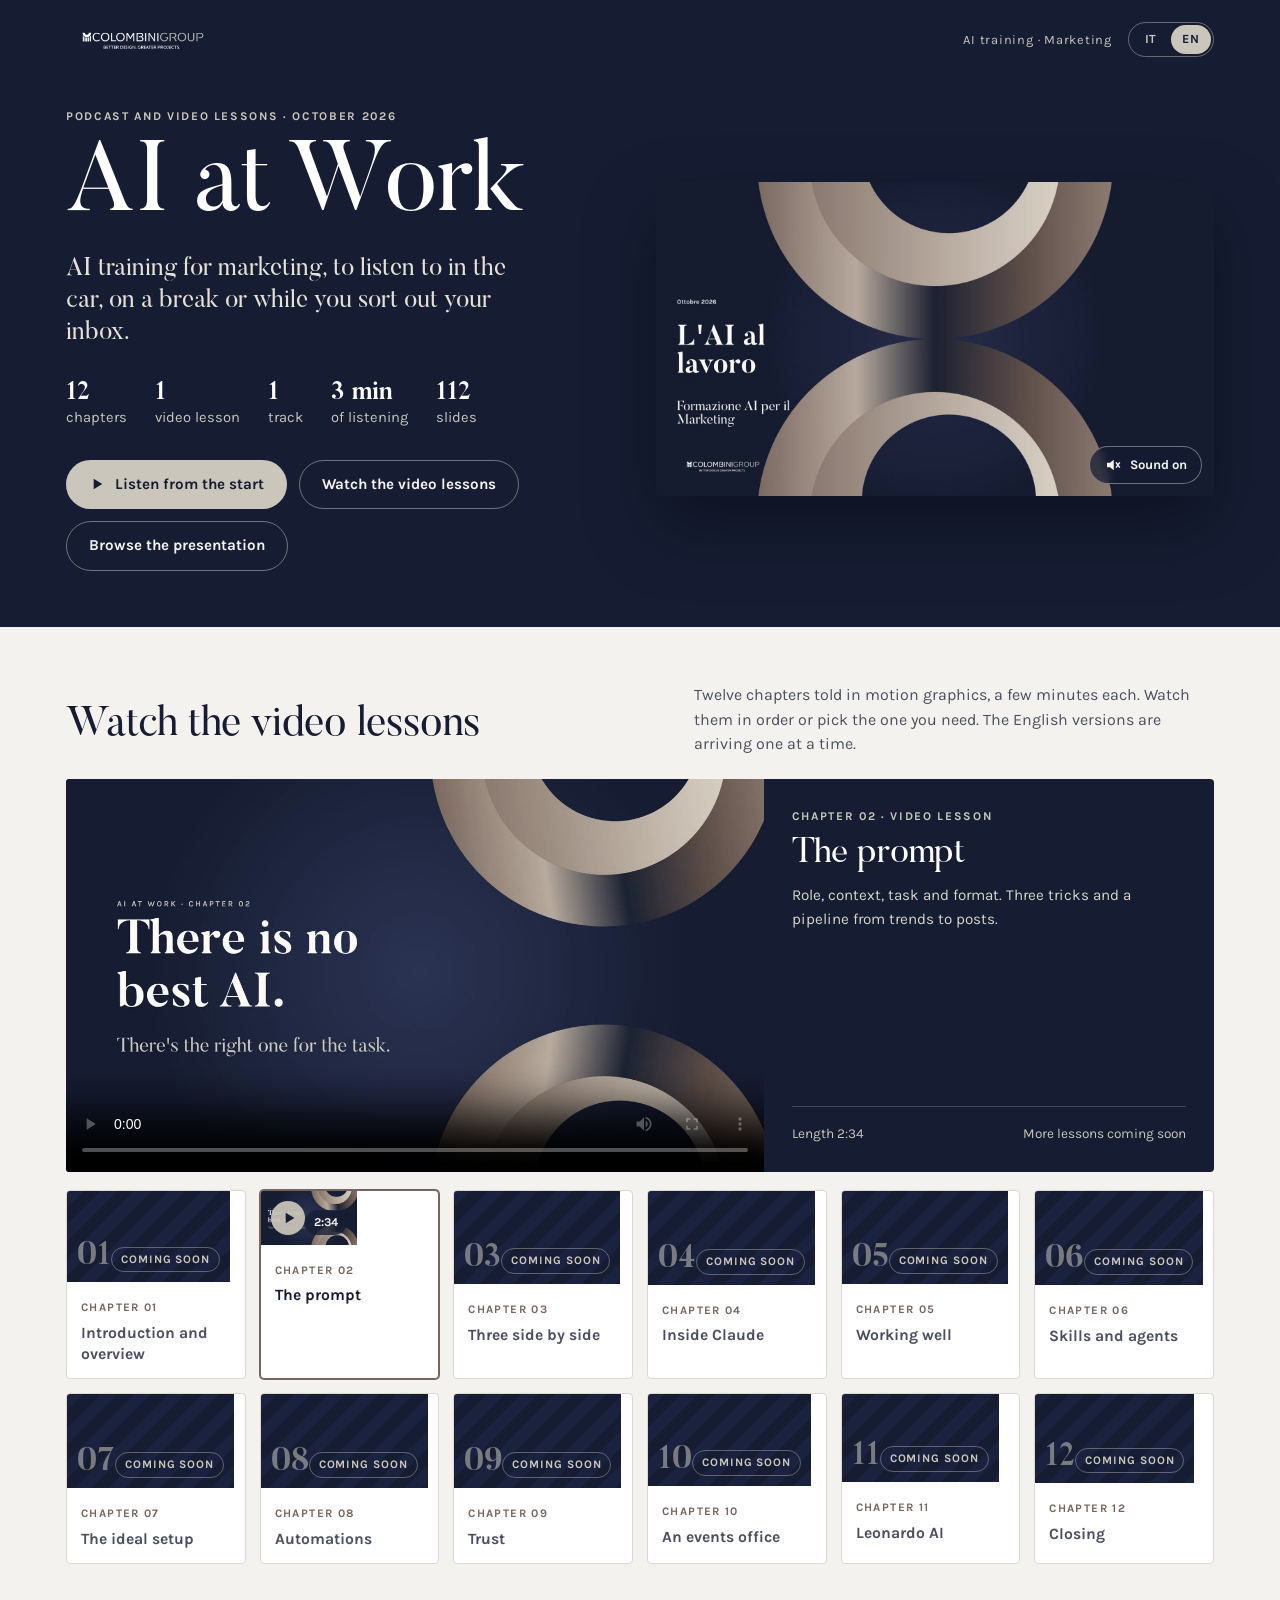
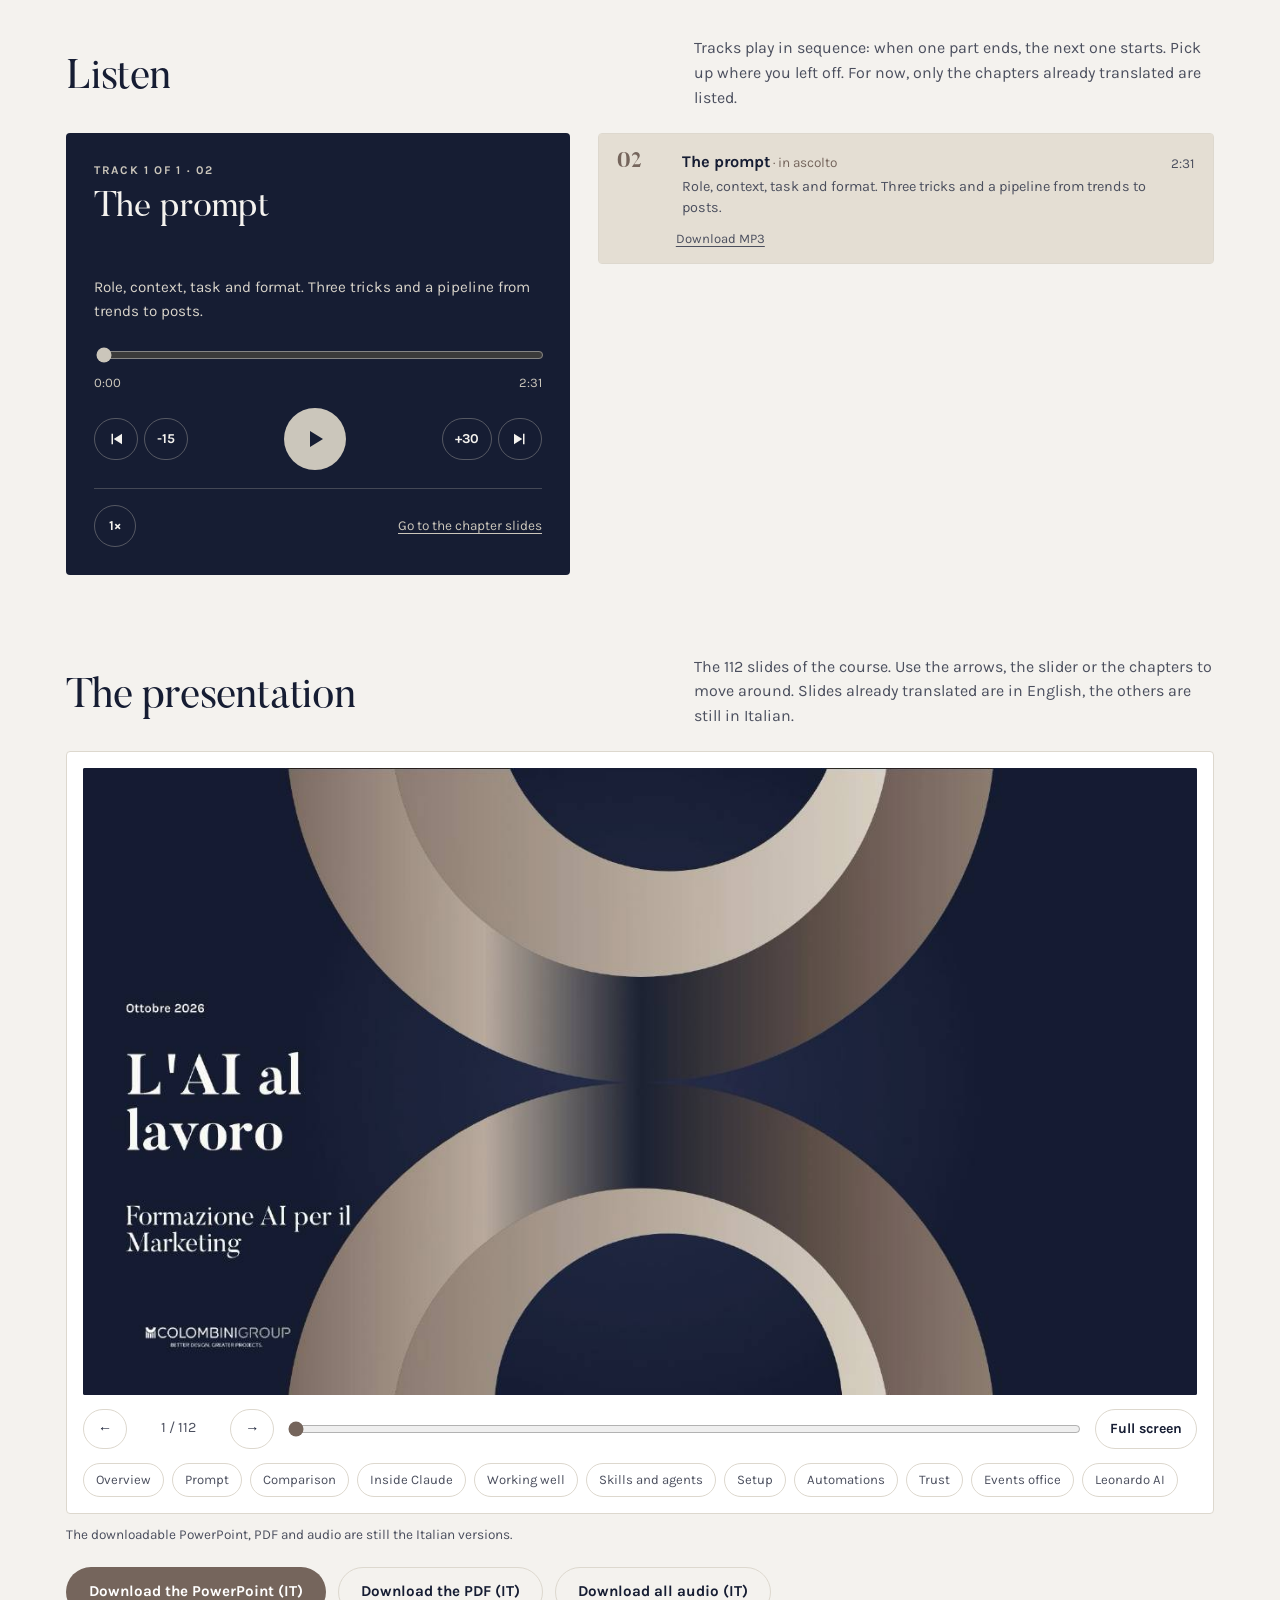
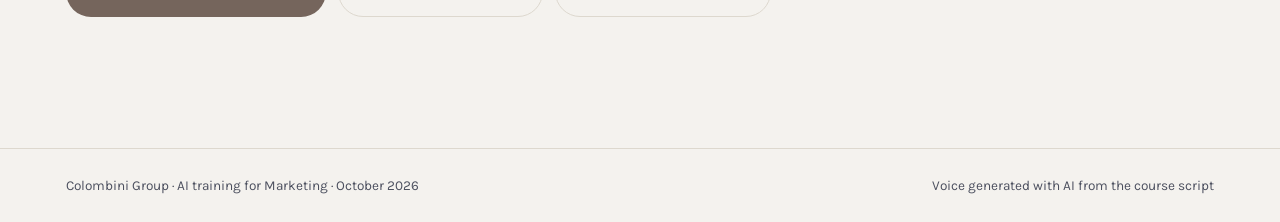
==== en.html @ 0d4dcca5 "Pilota inglese: selettore IT/EN, capitolo 02 in inglese (audio, video, slide) Co-Authored-By: Claude" ====
<!doctype html><html lang="en"><head><meta charset="utf-8"><meta name="viewport" content="width=device-width,initial-scale=1,viewport-fit=cover"><style>:root{padding-top:env(safe-area-inset-top,0px);padding-bottom:env(safe-area-inset-bottom,0px)}body{margin:0}img{max-width:100%}[hidden]{display:none!important}</style></head><body><title>AI at Work · Podcast</title>
<meta name="claude:viewport-fit-sides" content="cover">
<style>
@font-face{font-family:"Butler";font-weight:400;font-style:normal;font-display:swap;src:url([data-uri]) format("woff")}
@font-face{font-family:"Butler";font-weight:700;font-style:normal;font-display:swap;src:url([data-uri]) format("woff")}
@font-face{font-family:"Karla";font-weight:400;font-style:normal;font-display:swap;src:url([data-uri]) format("woff")}
@font-face{font-family:"Karla";font-weight:500;font-style:normal;font-display:swap;src:url([data-uri]) format("woff")}
@font-face{font-family:"Karla";font-weight:700;font-style:normal;font-display:swap;src:url([data-uri]) format("woff")}

/* Layout: banda blu notte con archi (come la copertina del deck), poi lettore + scaletta su due colonne, poi la presentazione sfogliabile. */
:root{
  --navy:#161D33; --navy-2:#20294A; --greige:#CBC6BB; --tort:#75655C; --sand:#F4F2EE; --paper:#FFFFFF;
  --bg:var(--sand); --surface:var(--paper); --ink:#161D33; --ink-soft:#4B4F5E; --line:#DDD8CE; --accent:#75655C; --accent-ink:#FFFFFF;
  --row-hover:#ECE8E0; --row-active:#E4DED3;
  --f-display:"Butler","Bodoni Moda","Didot","Georgia",serif;
  --f-text:"Karla","Helvetica Neue","Arial",sans-serif;
}
@media (prefers-color-scheme:dark){:root:not([data-theme="light"]){
  --bg:#0F1426; --surface:#161D33; --ink:#EEEAE2; --ink-soft:#B7B1A6; --line:#2C3555; --accent:#CBC6BB; --accent-ink:#161D33;
  --row-hover:#1D2542; --row-active:#252E50; color-scheme:dark}}
:root[data-theme="dark"]{
  --bg:#0F1426; --surface:#161D33; --ink:#EEEAE2; --ink-soft:#B7B1A6; --line:#2C3555; --accent:#CBC6BB; --accent-ink:#161D33;
  --row-hover:#1D2542; --row-active:#252E50; color-scheme:dark}
*{box-sizing:border-box}
body{background:var(--bg);color:var(--ink);font-family:var(--f-text);font-size:16px;line-height:1.55;margin:0}
.wrap{max-width:1180px;margin:0 auto;padding-left:max(16px,env(safe-area-inset-left,0px));padding-right:max(16px,env(safe-area-inset-right,0px))}
h1,h2,h3{font-family:var(--f-display);font-weight:400;text-wrap:balance;margin:0;letter-spacing:-.005em}
button{font:inherit;color:inherit;cursor:pointer}
button:focus-visible,a:focus-visible,input:focus-visible{outline:2px solid var(--accent);outline-offset:2px}
.eyebrow{font-size:.74rem;letter-spacing:.14em;text-transform:uppercase;font-weight:700}

/* banda */
.band{background:#161D33;color:#F4F2EE;position:relative;overflow:hidden}
.band .wrap{position:relative;z-index:1}
.topbar{display:flex;justify-content:space-between;align-items:center;gap:16px;padding-block:22px}
.topbar img{height:26px;width:auto}
.topbar span{font-size:.8rem;color:#CBC6BB;letter-spacing:.06em}
.tb-r{display:flex;align-items:center;gap:16px}
.langs{display:flex;border:1px solid rgba(203,198,187,.45);border-radius:999px;padding:2px}
.langs .lg{font-size:.78rem;font-weight:700;letter-spacing:.08em;color:#CBC6BB;text-decoration:none;padding:5px 11px;border-radius:999px;min-width:40px;text-align:center}
.langs .lg[aria-current="true"]{background:#CBC6BB;color:#161D33}
.langs .lg:not([aria-current="true"]):hover{color:#FFFFFF}
.langs .lg:focus-visible{outline:2px solid #CBC6BB;outline-offset:2px}
@media (max-width:560px){.tb-r>span{display:none}}
.hero{display:grid;grid-template-columns:minmax(0,1fr) minmax(0,1fr);gap:32px;align-items:center;padding-block:28px 56px}
.hero .eyebrow{color:#CBC6BB}
.hero h1{font-size:clamp(3rem,8vw,6.2rem);line-height:.95;margin-top:14px;color:#FFFFFF}
.hero p.lede{font-family:var(--f-display);font-size:clamp(1.2rem,2.4vw,1.55rem);line-height:1.3;color:#E6E1D8;max-width:30ch;margin:20px 0 0}
.facts{display:flex;flex-wrap:wrap;gap:10px 28px;margin-top:28px;font-size:.92rem;color:#CBC6BB}
.facts b{display:block;font-family:var(--f-display);font-weight:700;font-size:1.6rem;color:#FFFFFF;line-height:1.1}
.hero .cta{margin-top:30px;display:flex;flex-wrap:wrap;gap:12px}
.btn{display:inline-flex;align-items:center;gap:10px;border-radius:999px;padding:12px 22px;font-weight:700;font-size:.95rem;border:1px solid transparent;text-decoration:none}
.btn-light{background:#CBC6BB;color:#161D33}
.btn-light:hover{background:#E4DFD6}
.btn-ghost{background:transparent;color:#F4F2EE;border-color:rgba(203,198,187,.5)}
.btn-ghost:hover{border-color:#CBC6BB}
.herovid{position:relative;justify-self:end;width:100%;max-width:640px;aspect-ratio:16/9;border-radius:4px;overflow:hidden;background:#0F1426 center/cover no-repeat;box-shadow:0 30px 70px rgba(0,0,0,.35)}
.herovid video{width:100%;height:100%;object-fit:cover;display:block}
.vidsound{position:absolute;right:12px;bottom:12px;display:inline-flex;align-items:center;gap:8px;border:1px solid rgba(203,198,187,.5);background:rgba(22,29,51,.72);color:#F4F2EE;border-radius:999px;padding:8px 14px;font-size:.82rem;font-weight:700;backdrop-filter:blur(4px)}
.vidsound svg{width:18px;height:18px;fill:currentColor}
.vidsound:hover{border-color:#CBC6BB}

/* sezione ascolto */
main{padding-block:56px 24px}
.sec-head{display:flex;justify-content:space-between;align-items:end;gap:16px;flex-wrap:wrap;margin-bottom:22px}
.sec-head h2{font-size:clamp(1.9rem,3.6vw,2.6rem)}
.sec-head p{margin:0;color:var(--ink-soft);max-width:52ch}
.listen{display:grid;grid-template-columns:minmax(0,.9fr) minmax(0,1.1fr);gap:28px;align-items:start}
.player{position:sticky;top:calc(env(safe-area-inset-top,0px) + 16px);background:#161D33;color:#F4F2EE;padding:28px;border-radius:4px}
.player .now{font-size:.74rem;letter-spacing:.14em;text-transform:uppercase;color:#CBC6BB;font-weight:700}
.player .ttl{font-family:var(--f-display);font-size:clamp(1.6rem,3vw,2.2rem);line-height:1.1;margin-top:10px;min-height:2.2em}
.player .dsc{color:#D9D4CA;font-size:.95rem;margin-top:10px;min-height:3em}
.seek{margin-top:22px}
.seek input{width:100%;accent-color:#CBC6BB}
.times{display:flex;justify-content:space-between;font-size:.82rem;color:#CBC6BB;font-variant-numeric:tabular-nums;margin-top:2px}
.ctrls{display:flex;align-items:center;justify-content:space-between;gap:8px;margin-top:14px;flex-wrap:wrap}
.ctrls .grp{display:flex;align-items:center;gap:6px}
.ic{background:transparent;border:1px solid rgba(203,198,187,.35);color:#F4F2EE;border-radius:999px;height:42px;min-width:42px;padding:0 12px;display:inline-flex;align-items:center;justify-content:center;font-size:.85rem;font-weight:700}
.ic:hover{border-color:#CBC6BB}
.ic svg{width:18px;height:18px;fill:currentColor}
.play{background:#CBC6BB;color:#161D33;border:none;width:62px;height:62px;border-radius:50%}
.play svg{width:24px;height:24px}
.play:hover{background:#E4DFD6}
.player .side{display:flex;justify-content:space-between;align-items:center;gap:10px;margin-top:18px;padding-top:16px;border-top:1px solid rgba(203,198,187,.25);font-size:.85rem;color:#CBC6BB;flex-wrap:wrap}
.linkbtn{background:none;border:none;padding:0;text-decoration:underline;text-underline-offset:3px;color:inherit;font-size:inherit}

.tracks{list-style:none;margin:0;padding:0;background:var(--surface);border:1px solid var(--line);border-radius:4px}
.tracks li+li{border-top:1px solid var(--line)}
.trk{display:grid;grid-template-columns:3.2rem minmax(0,1fr) auto;gap:14px;align-items:start;width:100%;text-align:left;background:transparent;border:none;padding:16px 18px}
.tracks li:hover{background:var(--row-hover)}
.tracks li.on{background:var(--row-active)}
.trk{border-radius:0}
.trk .n{font-family:var(--f-display);font-weight:700;font-size:1.35rem;color:var(--accent);font-variant-numeric:tabular-nums;line-height:1.2}
.trk .t{font-weight:700;font-size:1.02rem;line-height:1.3}
.trk .d{color:var(--ink-soft);font-size:.9rem;margin-top:3px;line-height:1.45}
.trk .r{font-size:.85rem;color:var(--ink-soft);font-variant-numeric:tabular-nums;white-space:nowrap;padding-top:3px}
.trk[aria-current="true"] .t::after{content:" · in ascolto";font-weight:400;color:var(--accent);font-size:.85rem}
.row-tools{display:flex;gap:14px;padding:0 18px 14px 4.8rem;font-size:.82rem;color:var(--ink-soft);margin-top:-6px}
.row-tools button{background:none;border:none;padding:0;color:inherit;text-decoration:underline;text-underline-offset:3px}

/* presentazione */
.deck{margin-top:72px;padding-block:8px 24px}
.viewer{background:var(--surface);border:1px solid var(--line);border-radius:4px;padding:16px}
.stage{position:relative;aspect-ratio:16/9;max-width:100%;background:#161D33;border-radius:2px;overflow:hidden}
.stage img{width:100%;height:100%;object-fit:contain;display:block}
.nav-hit{position:absolute;top:0;bottom:0;width:22%;background:transparent;border:none}
.nav-hit.prev{left:0}.nav-hit.next{right:0}
.vbar{display:flex;align-items:center;gap:12px;margin-top:14px;flex-wrap:wrap}
.vbar input[type=range]{flex:1 1 220px;min-width:0;accent-color:var(--accent)}
.vbtn{background:transparent;border:1px solid var(--line);border-radius:999px;height:40px;min-width:40px;padding:0 14px;font-weight:700;font-size:.88rem;color:var(--ink);display:inline-flex;align-items:center;gap:8px}
.vbtn:hover{border-color:var(--accent)}
.count{font-variant-numeric:tabular-nums;font-size:.9rem;color:var(--ink-soft);min-width:5.5em;text-align:center}
.chapters{display:flex;gap:8px;flex-wrap:wrap;margin-top:14px}
.chip{border:1px solid var(--line);background:transparent;border-radius:999px;padding:6px 12px;font-size:.82rem;color:var(--ink-soft)}
.chip:hover,.chip[aria-pressed="true"]{border-color:var(--accent);color:var(--ink)}
.dl{display:flex;flex-wrap:wrap;gap:12px;margin-top:22px;align-items:center}
.btn-solid{background:var(--accent);color:var(--accent-ink)}
.btn-solid:hover{filter:brightness(1.08)}
.btn-line{background:transparent;color:var(--ink);border-color:var(--line)}
.btn-line:hover{border-color:var(--accent)}
.note{font-size:.85rem;color:var(--ink-soft);margin:10px 0 0}
.msg{font-size:.88rem;color:var(--accent);min-height:1.4em;margin:8px 0 0}


/* videolezioni */
.watch{margin-bottom:72px}
.vstage{display:grid;grid-template-columns:minmax(0,1.55fr) minmax(0,1fr);gap:0;background:#161D33;color:#F4F2EE;border-radius:4px;overflow:hidden}
.vscreen{position:relative;aspect-ratio:16/9;background:#0F1426}
.vscreen video{width:100%;height:100%;display:block;background:#0F1426}
.vinfo{padding:28px;display:flex;flex-direction:column;gap:10px}
.vinfo .now{font-size:.74rem;letter-spacing:.14em;text-transform:uppercase;color:#CBC6BB;font-weight:700}
.vinfo h3{font-size:clamp(1.6rem,3vw,2.2rem);line-height:1.1;color:#FFFFFF}
.vinfo p{margin:0;color:#D9D4CA;font-size:.95rem}
.vinfo .vmeta{margin-top:auto;padding-top:16px;border-top:1px solid rgba(203,198,187,.25);font-size:.85rem;color:#CBC6BB;display:flex;justify-content:space-between;gap:10px;flex-wrap:wrap}
.vcards{list-style:none;margin:18px 0 0;padding:0;display:grid;grid-template-columns:repeat(auto-fill,minmax(150px,1fr));gap:14px}
.vcard{width:100%;text-align:left;background:var(--surface);border:1px solid var(--line);border-radius:4px;padding:0;overflow:hidden;display:flex;flex-direction:column;height:100%}
.vcard:not(:disabled):hover{border-color:var(--accent)}
.vcard[aria-current="true"]{border-color:var(--accent);box-shadow:0 0 0 1px var(--accent)}
.vthumb{position:relative;aspect-ratio:16/9;background:#161D33 center/cover no-repeat;display:flex;align-items:flex-end;justify-content:space-between;padding:10px}
.vthumb .num{font-family:var(--f-display);font-weight:700;font-size:2rem;line-height:1;color:rgba(203,198,187,.55)}
.vthumb .dur{font-size:.75rem;font-weight:700;background:rgba(22,29,51,.8);color:#F4F2EE;border-radius:999px;padding:3px 9px;font-variant-numeric:tabular-nums}
.vthumb .pl{width:34px;height:34px;flex:none;border-radius:50%;background:rgba(203,198,187,.92);display:flex;align-items:center;justify-content:center}
.vthumb .pl svg{width:16px;height:16px;fill:#161D33;margin-left:2px}
.vcard .vtx{padding:12px 14px 14px}
.vcard .vk{font-size:.72rem;letter-spacing:.12em;text-transform:uppercase;font-weight:700;color:var(--accent)}
.vcard .vt{display:block;font-weight:700;font-size:.98rem;line-height:1.3;margin-top:4px}
.vcard .vp{display:block;font-size:.8rem;color:var(--ink-soft);margin-top:2px}
.vcard:disabled{cursor:default}
.vcard:disabled .vt{color:var(--ink-soft)}
.vcard:disabled .vthumb{background:repeating-linear-gradient(135deg,#1A2240 0 12px,#161D33 12px 24px)}
.soon{font-size:.72rem;font-weight:700;letter-spacing:.08em;text-transform:uppercase;border:1px solid rgba(203,198,187,.4);color:#CBC6BB;border-radius:999px;padding:3px 9px}
@media (max-width:860px){.vstage{grid-template-columns:1fr}}
@media (min-width:1000px){.vcards{grid-template-columns:repeat(6,minmax(0,1fr))}}
footer{border-top:1px solid var(--line);margin-top:56px}
footer .wrap{display:flex;justify-content:space-between;gap:16px;flex-wrap:wrap;padding-block:26px;font-size:.85rem;color:var(--ink-soft)}

@media (max-width:860px){
  .hero{grid-template-columns:1fr;padding-block:12px 40px}
  .herovid{justify-self:stretch;max-width:none}
  .listen{grid-template-columns:1fr}
  .player{position:static}
}
@media (max-width:520px){
  .trk{grid-template-columns:2.4rem minmax(0,1fr);gap:10px;padding:14px}
  .trk .r{grid-column:2;padding-top:0}
  .row-tools{padding-left:3.7rem}
  .player{padding:22px}
}
@media (prefers-reduced-motion:reduce){*{transition:none!important;animation:none!important}}
</style>

<div class="band">
  <div class="wrap">
    <div class="topbar">
      <img src="[data-uri]" alt="Colombini Group">
      <div class="tb-r"><span>AI training · Marketing</span><nav class="langs" aria-label="Language"><a href="index.html" class="lg" lang="it">IT</a><a href="en.html" class="lg" aria-current="true" lang="en">EN</a></nav></div>
    </div>
    <div class="hero">
      <div>
        <div class="eyebrow">Podcast and video lessons · October 2026</div>
        <h1>AI at Work</h1>
        <p class="lede">AI training for marketing, to listen to in the car, on a break or while you sort out your inbox.</p>
        <div class="facts">
          <div><b>12</b>chapters</div>
          <div><b id="vidcount">2</b>video lessons</div>
          <div><b>1</b>track</div>
          <div><b id="totdur">45 min</b>of listening</div>
          <div><b>112</b>slides</div>
        </div>
        <div class="cta">
          <button class="btn btn-light" id="startBtn" type="button">
            <svg width="16" height="16" viewBox="0 0 24 24" aria-hidden="true"><path d="M7 4v16l13-8z" fill="currentColor"/></svg>
            <span id="startLbl">Listen from the start</span>
          </button>
          <a class="btn btn-ghost" href="#videolezioni">Watch the video lessons</a>
          <a class="btn btn-ghost" href="#presentazione">Browse the presentation</a>
        </div>
      </div>
      <div class="herovid">
        <video id="heroVid" muted loop playsinline preload="auto" aria-label="Course intro video"></video>
        <button class="vidsound" id="vidSound" type="button" aria-pressed="false">
          <svg viewBox="0 0 24 24" aria-hidden="true"><path d="M4 9v6h4l5 4V5L8 9H4z"/><path id="sndWave" d="M16 8.5l5 7M21 8.5l-5 7" stroke="currentColor" stroke-width="2" fill="none"/></svg>
          <span id="vidSoundLbl">Sound on</span>
        </button>
      </div>
    </div>
  </div>
</div>

<main class="wrap">
  <section class="watch" id="videolezioni" aria-labelledby="h-guarda">
    <div class="sec-head">
      <h2 id="h-guarda">Watch the video lessons</h2>
      <p>Twelve chapters told in motion graphics, a few minutes each. Watch them in order or pick the one you need. The English versions are arriving one at a time.</p>
    </div>
    <div class="vstage">
      <div class="vscreen"><video id="lezVid" controls playsinline preload="metadata" aria-label="Video lesson"></video></div>
      <div class="vinfo">
        <div class="now" id="vNow">Chapter 02</div>
        <h3 id="vTitle"></h3>
        <p id="vDesc"></p>
        <div class="vmeta"><span id="vDur"></span><span id="vNext"></span></div>
      </div>
    </div>
    <ol class="vcards" id="vcards"></ol>
  </section>
  <section aria-labelledby="h-ascolta">
    <div class="sec-head">
      <h2 id="h-ascolta">Listen</h2>
      <p>Tracks play in sequence: when one part ends, the next one starts. Pick up where you left off. For now, only the chapters already translated are listed.</p>
    </div>
    <div class="listen">
      <div class="player" aria-label="Player">
        <div class="now" id="pNow">Track 1</div>
        <div class="ttl" id="pTitle">Introduzione e panorama</div>
        <div class="dsc" id="pDesc"></div>
        <div class="seek">
          <label for="seek" class="eyebrow" style="position:absolute;left:-9999px">Position</label>
          <input id="seek" type="range" min="0" max="1000" value="0">
          <div class="times"><span id="tCur">0:00</span><span id="tDur">0:00</span></div>
        </div>
        <div class="ctrls">
          <div class="grp">
            <button class="ic" id="bPrev" type="button" aria-label="Previous track"><svg viewBox="0 0 24 24"><path d="M6 5h2v14H6zM20 5v14L9 12z"/></svg></button>
            <button class="ic" id="bBack" type="button" aria-label="Back 15 seconds">-15</button>
          </div>
          <button class="ic play" id="bPlay" type="button" aria-label="Play"><svg viewBox="0 0 24 24" id="playIcon"><path d="M7 4v16l13-8z"/></svg></button>
          <div class="grp">
            <button class="ic" id="bFwd" type="button" aria-label="Forward 30 seconds">+30</button>
            <button class="ic" id="bNext" type="button" aria-label="Next track"><svg viewBox="0 0 24 24"><path d="M16 5h2v14h-2zM4 5v14l11-7z"/></svg></button>
          </div>
        </div>
        <div class="side">
          <button class="ic" id="bSpeed" type="button" aria-label="Playback speed">1×</button>
          <button class="linkbtn" id="bSlides" type="button">Go to the chapter slides</button>
        </div>
        <audio id="audio" preload="metadata"></audio>
      </div>
      <ol class="tracks" id="tracks"></ol>
    </div>
  </section>

  <section class="deck" id="presentazione" aria-labelledby="h-deck">
    <div class="sec-head">
      <h2 id="h-deck">The presentation</h2>
      <p>The 112 slides of the course. Use the arrows, the slider or the chapters to move around. Slides already translated are in English, the others are still in Italian.</p>
    </div>
    <div class="viewer">
      <div class="stage">
        <img id="slideImg" alt="Slide 1 of 112">
        <button class="nav-hit prev" id="hitPrev" type="button" aria-label="Previous slide"></button>
        <button class="nav-hit next" id="hitNext" type="button" aria-label="Next slide"></button>
      </div>
      <div class="vbar">
        <button class="vbtn" id="sPrev" type="button" aria-label="Previous slide">←</button>
        <span class="count" id="sCount">1 / 112</span>
        <button class="vbtn" id="sNext" type="button" aria-label="Next slide">→</button>
        <label for="sRange" style="position:absolute;left:-9999px">Scroll through the slides</label>
        <input type="range" id="sRange" min="1" max="112" value="1">
        <button class="vbtn" id="sFull" type="button">Full screen</button>
      </div>
      <div class="chapters" id="chips"></div>
    </div>
    <p class="note">The downloadable PowerPoint, PDF and audio are still the Italian versions.</p>
    <div class="dl" id="dlRow">
      <button class="btn btn-solid" type="button" data-dl="pptx">Download the PowerPoint (IT)</button>
      <button class="btn btn-line" type="button" data-dl="pdf" id="dlPdf">Download the PDF (IT)</button>
      <button class="btn btn-line" type="button" data-dl="all" id="dlAudio" hidden>Download all audio (IT)</button>
    </div>
    <p class="note" id="pptNote" hidden>The original PowerPoint can be downloaded from the version shared on OneDrive. Here you'll find the PDF with the same 112 slides.</p>
    <p class="msg" id="dlMsg" role="status"></p>
  </section>
</main>

<footer>
  <div class="wrap">
    <span>Colombini Group · AI training for Marketing · October 2026</span>
    <span>Voice generated with AI from the course script</span>
  </div>
</footer>


<script>
(function(){
const MODE = "site"; // artifact | site | single
const TRACKS = [
 {n:"02",t:"The prompt",d:"Role, context, task and format. Three tricks and a pipeline from trends to posts.",s:16}
];
const DUR = [151];
const SLIDES = 112;
const CHAPTERS = [["Overview", 6], ["Prompt", 16], ["Comparison", 21], ["Inside Claude", 26], ["Working well", 42], ["Skills and agents", 53], ["Setup", 70], ["Automations", 75], ["Trust", 86], ["Events office", 90], ["Leonardo AI", 101]];
const FILES = {pptx:["files/L-AI-al-lavoro_presentazione.pptx","L'AI al lavoro - presentazione.pptx"], pdf:["files/L-AI-al-lavoro_presentazione.pdf","L'AI al lavoro - presentazione.pdf"]};

/* risoluzione delle risorse: percorso relativo, oppure blob dal file unico */
const blobCache = {};
function src(path){
  if(MODE!=="single") return path;
  if(blobCache[path]) return blobCache[path];
  const el = document.querySelector('script[data-asset="'+path+'"]');
  if(!el) return "";
  const bin = atob(el.textContent.trim()); const len = bin.length; const u = new Uint8Array(len);
  for(let i=0;i<len;i++) u[i]=bin.charCodeAt(i);
  const url = URL.createObjectURL(new Blob([u],{type:el.dataset.mime}));
  blobCache[path]=url; return url;
}
function has(path){ if(MODE==="artifact" && path.endsWith(".pptx")) return false; return MODE!=="single" || !!document.querySelector('script[data-asset="'+path+'"]'); }
const fmt = s => { s=Math.max(0,Math.floor(s||0)); return Math.floor(s/60)+":"+String(s%60).padStart(2,"0"); };
const $ = id => document.getElementById(id);
const store = { get(k){try{return JSON.parse(localStorage.getItem(k))}catch(e){return null}}, set(k,v){try{localStorage.setItem(k,JSON.stringify(v))}catch(e){}} };

const total = DUR.reduce((a,b)=>a+b,0);
$("totdur").textContent = Math.round(total/60)+" min";

/* scaletta */
const list = $("tracks");
TRACKS.forEach((tr,i)=>{
  const li = document.createElement("li");
  const b = document.createElement("button"); b.type="button"; b.className="trk"; b.dataset.i=i;
  b.innerHTML = '<span class="n"></span><span><span class="t"></span><span class="d" style="display:block"></span></span><span class="r"></span>';
  b.querySelector(".n").textContent = tr.n; b.querySelector(".t").textContent = tr.t; b.querySelector(".d").textContent = tr.d; b.querySelector(".r").textContent = fmt(DUR[i]);
  b.addEventListener("click",()=>{ if(i===cur && !audio.paused){audio.pause();} else {load(i,0,true);} });
  li.appendChild(b);
  if(MODE!=="artifact"){
    const tools = document.createElement("div"); tools.className="row-tools";
    const d = document.createElement("button"); d.type="button"; d.textContent="Download MP3";
    d.addEventListener("click",()=>saveFile("audio_en/"+tr.n+".mp3","AI at Work "+tr.n+" "+tr.t+".mp3"));
    tools.appendChild(d); li.appendChild(tools);
  }
  list.appendChild(li);
});

/* lettore */
const audio = $("audio");
let cur = 0, speedIdx = 0; const SPEEDS=[1,1.25,1.5,0.9];
function paint(){
  const tr = TRACKS[cur];
  $("pNow").textContent = "Track "+(cur+1)+" of "+TRACKS.length+" · "+tr.n;
  $("pTitle").textContent = tr.t; $("pDesc").textContent = tr.d;
  list.querySelectorAll(".trk").forEach(b=>{const on=+b.dataset.i===cur; b.setAttribute("aria-current", String(on)); b.parentNode.classList.toggle("on",on);});
}
function load(i,t,play){
  cur = i; audio.src = src("audio_en/"+TRACKS[i].n+".mp3"); audio.playbackRate = SPEEDS[speedIdx];
  paint();
  const go = ()=>{ if(t) { try{audio.currentTime=t}catch(e){} } if(play) audio.play().catch(()=>{}); };
  if(audio.readyState>=1) go(); else audio.addEventListener("loadedmetadata",go,{once:true});
}
function setIcon(){ $("playIcon").innerHTML = audio.paused ? '<path d="M7 4v16l13-8z"/>' : '<path d="M6 4h4v16H6zM14 4h4v16h-4z"/>'; $("bPlay").setAttribute("aria-label", audio.paused?"Play":"Pause"); }
$("bPlay").addEventListener("click",()=>{ if(!audio.src) load(cur,0,true); else if(audio.paused) audio.play().catch(()=>{}); else audio.pause(); });
$("bPrev").addEventListener("click",()=>{ if(audio.currentTime>4) audio.currentTime=0; else if(cur>0) load(cur-1,0,!audio.paused); });
$("bNext").addEventListener("click",()=>{ if(cur<TRACKS.length-1) load(cur+1,0,!audio.paused); });
$("bBack").addEventListener("click",()=>{ audio.currentTime=Math.max(0,audio.currentTime-15); });
$("bFwd").addEventListener("click",()=>{ audio.currentTime=Math.min(audio.duration||0,audio.currentTime+30); });
$("bSpeed").addEventListener("click",()=>{ speedIdx=(speedIdx+1)%SPEEDS.length; audio.playbackRate=SPEEDS[speedIdx]; $("bSpeed").textContent=String(SPEEDS[speedIdx]).replace(".",",")+"×"; });
$("bSlides").addEventListener("click",()=>{ show(TRACKS[cur].s); $("presentazione").scrollIntoView({behavior:"smooth"}); });
audio.addEventListener("play",setIcon); audio.addEventListener("pause",setIcon);
audio.addEventListener("ended",()=>{ if(cur<TRACKS.length-1) load(cur+1,0,true); else setIcon(); });
let seeking=false; const seek=$("seek");
seek.addEventListener("input",()=>{ seeking=true; $("tCur").textContent=fmt((seek.value/1000)*(audio.duration||DUR[cur])); });
seek.addEventListener("change",()=>{ if(audio.duration) audio.currentTime=(seek.value/1000)*audio.duration; seeking=false; });
let lastSave=0;
audio.addEventListener("timeupdate",()=>{
  const d = audio.duration||DUR[cur];
  if(!seeking){ seek.value = Math.round(1000*audio.currentTime/d); $("tCur").textContent=fmt(audio.currentTime); }
  $("tDur").textContent = fmt(d);
  const now=Date.now(); if(now-lastSave>4000){ lastSave=now; store.set("podcast-pos-en",{i:cur,t:audio.currentTime}); }
});
const saved = store.get("podcast-pos-en");
$("startBtn").addEventListener("click",()=>{
  const p = store.get("podcast-pos-en");
  if(p && (p.i>0 || p.t>10)) load(p.i,p.t,true); else load(0,0,true);
  document.querySelector(".player").scrollIntoView({behavior:"smooth",block:"center"});
});
if(saved && (saved.i>0 || saved.t>10)){ cur = Math.min(saved.i,TRACKS.length-1); $("startLbl").textContent = "Resume from "+TRACKS[cur].n+" · "+fmt(saved.t); }
paint(); $("tDur").textContent = fmt(DUR[cur]);

/* video di apertura */
const hv=$("heroVid"), snd=$("vidSound");
hv.parentNode.style.backgroundImage="url('"+src("intro-poster.jpg")+"')";
hv.poster=src("intro-poster.jpg"); hv.src=src("intro.mp4");
const reduce = window.matchMedia && matchMedia("(prefers-reduced-motion: reduce)").matches;
if(!reduce){ hv.play().catch(()=>{}); }
snd.addEventListener("click",()=>{
  const on = hv.muted;
  hv.muted = !on;
  if(on){ hv.currentTime=0; hv.play().catch(()=>{}); if(!audio.paused) audio.pause(); }
  snd.setAttribute("aria-pressed",String(on));
  $("vidSoundLbl").textContent = on ? "Sound off" : "Sound on";
  $("sndWave").setAttribute("d", on ? "M16 9a4 4 0 0 1 0 6M18.5 6.5a7.5 7.5 0 0 1 0 11" : "M16 8.5l5 7M21 8.5l-5 7");
});
audio.addEventListener("play",()=>{ if(!hv.muted){ hv.muted=true; snd.setAttribute("aria-pressed","false"); $("vidSoundLbl").textContent="Sound on"; $("sndWave").setAttribute("d","M16 8.5l5 7M21 8.5l-5 7"); } });

/* presentazione */
let slide = 1; const img=$("slideImg"), range=$("sRange");
const pad = n => String(n).padStart(3,"0"); const SLEN=[16, 17, 18, 19, 20]; const SP = n => (SLEN.includes(n)?"slides_en/":"slides/")+pad(n)+".jpg";
function show(n){
  slide = Math.min(SLIDES,Math.max(1,n));
  img.src = src(SP(slide)); img.alt = "Slide "+slide+" of "+SLIDES;
  $("sCount").textContent = slide+" / "+SLIDES; range.value = slide;
  let active=-1; CHAPTERS.forEach((c,i)=>{ if(slide>=c[1]) active=i; });
  document.querySelectorAll(".chip").forEach((c,i)=>c.setAttribute("aria-pressed",String(i===active)));
  if(slide<SLIDES){ const pre=new Image(); pre.src=src(SP(slide+1)); }
}
CHAPTERS.forEach(c=>{ const b=document.createElement("button"); b.type="button"; b.className="chip"; b.textContent=c[0]; b.addEventListener("click",()=>show(c[1])); $("chips").appendChild(b); });
["sPrev","hitPrev"].forEach(id=>$(id).addEventListener("click",()=>show(slide-1)));
["sNext","hitNext"].forEach(id=>$(id).addEventListener("click",()=>show(slide+1)));
range.addEventListener("input",()=>show(+range.value));
document.addEventListener("keydown",e=>{
  if(e.target.closest && e.target.closest("input")) return;
  const r = $("presentazione").getBoundingClientRect();
  if(r.top>innerHeight*0.6 || r.bottom<innerHeight*0.3) return;
  if(e.key==="ArrowRight"){show(slide+1);e.preventDefault();} if(e.key==="ArrowLeft"){show(slide-1);e.preventDefault();}
});
$("sFull").addEventListener("click",()=>{ const st=document.querySelector(".stage"); const f=st.requestFullscreen||st.webkitRequestFullscreen; if(f){ try{ const p=f.call(st); if(p&&p.catch) p.catch(()=>{$("sFull").hidden=true;}); }catch(e){ $("sFull").hidden=true; } } else $("sFull").hidden=true; });
show(1);
if(MODE==="artifact") $("pptNote").hidden=false;

/* download */
const msg=$("dlMsg");
async function saveFile(path,name){
  msg.textContent="";
  if(MODE==="artifact"){
    let dl=null; try{ dl = window.claude && await window.claude.use("downloads"); }catch(e){}
    if(!dl){ msg.textContent="Download isn't available in this view. Open the page on claude.ai."; return; }
    try{ msg.textContent="Preparing the file…"; const r=await fetch(path); const b=await r.blob(); msg.textContent=""; await dl.save({filename:name,data:b}); msg.textContent="File downloaded."; }
    catch(e){ msg.textContent = (e && e.code==="declined") ? "" : "The file couldn't be downloaded. Try again shortly."; }
    return;
  }
  const a=document.createElement("a"); a.href=src(path); a.download=name; document.body.appendChild(a); a.click(); a.remove();
}
document.querySelectorAll("[data-dl]").forEach(b=>{
  const k=b.dataset.dl;
  if(k==="all"){ if(MODE==="site"){ b.hidden=false; b.addEventListener("click",()=>saveFile("files/L-AI-al-lavoro_audio.zip","L'AI al lavoro - audio IT.zip")); } return; }
  if(!has(FILES[k][0])){ b.hidden=true; return; }
  b.addEventListener("click",()=>saveFile(FILES[k][0],FILES[k][1]));
});
})();
</script>
<script>
(function(){
/* videolezioni: per aggiungere un capitolo metti video/NN.mp4 e video/NN.jpg e indica p:[["NN",durata in secondi]] */
const LEZ=[{"n": "01", "t": "Introduction and overview", "d": "Why AI in marketing, how a generative AI thinks and the five tools."}, {"n": "02", "t": "The prompt", "d": "Role, context, task and format. Three tricks and a pipeline from trends to posts.", "p": [["02", 154]]}, {"n": "03", "t": "Three side by side", "d": "ChatGPT, Claude and Gemini: what they have in common and when to use which."}, {"n": "04", "t": "Inside Claude", "d": "The eight building blocks, where to use Claude, the workspace, how it works, permissions, models and tokens."}, {"n": "05", "t": "Working well", "d": "Projects, connected folder, instructions, artifact or file, the golden rule and Claude Design."}, {"n": "06", "t": "Skills and agents", "d": "What skills are, the marketplace and agents. Then connectors, scheduled tasks, Claude Code and security."}, {"n": "07", "t": "The ideal setup", "d": "Ten moves to start well: personal instructions, memory, privacy and mistakes to avoid."}, {"n": "08", "t": "Automations", "d": "The five moves of every automation, the invoice example, other cases and six golden rules."}, {"n": "09", "t": "Trust", "d": "The four-step verification method."}, {"n": "10", "t": "An events office", "d": "A digital team built with a project, skills, agents and scheduled tasks."}, {"n": "11", "t": "Leonardo AI", "d": "Tools, image and video models, how to write the prompt. Then costs, the pipeline from idea to video and what to watch out for."}, {"n": "12", "t": "Closing", "d": "Five takeaways and the first step to take by tomorrow."}];
const $=id=>document.getElementById(id);
const fmt=s=>Math.floor(s/60)+":"+String(Math.floor(s%60)).padStart(2,"0");
const tot=l=>l.p.reduce((a,x)=>a+x[1],0);
const ready=LEZ.filter(l=>l.p); $("vidcount").textContent=ready.length; if(ready.length===1) $("vidcount").nextSibling.textContent="video lesson";
const vid=$("lezVid"), box=$("vcards"); let cur=-1, part=0;
function nextReady(i){ for(let j=i+1;j<LEZ.length;j++) if(LEZ[j].p) return j; return -1; }
function show(i,pi,play){
  const l=LEZ[i]; cur=i; part=pi; const f=l.p[pi][0];
  vid.poster="video_en/"+f+".jpg"; vid.src="video_en/"+f+".mp4";
  const multi=l.p.length>1;
  $("vNow").textContent="Chapter "+l.n+" · video lesson"+(multi?" · part "+(pi+1)+" of "+l.p.length:"");
  $("vTitle").textContent=l.t+(multi&&pi>0?", part two":""); $("vDesc").textContent=l.d;
  $("vDur").textContent="Length "+fmt(l.p[pi][1]);
  let nx;
  if(pi+1<l.p.length) nx="Next: part two";
  else { const j=nextReady(i); nx= j>=0 ? "Next: "+LEZ[j].t : "More lessons coming soon"; }
  $("vNext").textContent=nx;
  box.querySelectorAll(".vcard").forEach(b=>b.setAttribute("aria-current",String(+b.dataset.i===i)));
  if(play){ vid.play().catch(()=>{}); }
}
LEZ.forEach((l,i)=>{
  const li=document.createElement("li"); const b=document.createElement("button"); b.type="button"; b.className="vcard"; b.dataset.i=i;
  b.innerHTML='<span class="vthumb"><span class="num"></span><span class="tag"></span></span><span class="vtx"><span class="vk"></span><span class="vt"></span></span>';
  b.querySelector(".num").textContent=l.n; b.querySelector(".vk").textContent="Chapter "+l.n; b.querySelector(".vt").textContent=l.t;
  const tag=b.querySelector(".tag");
  if(l.p){ b.querySelector(".vthumb").style.backgroundImage='url("video_en/'+l.p[0][0]+'.jpg")';
    tag.className="dur"; tag.textContent=fmt(tot(l));
    if(l.p.length>1){ const ps=document.createElement("span"); ps.className="vp"; ps.textContent=l.p.length+" parts, back to back"; b.querySelector(".vtx").appendChild(ps); }
    const pl=document.createElement("span"); pl.className="pl"; pl.innerHTML='<svg viewBox="0 0 24 24" aria-hidden="true"><path d="M7 4v16l13-8z"/></svg>'; b.querySelector(".vthumb").replaceChild(pl,b.querySelector(".num"));
    b.setAttribute("aria-label","Watch chapter "+l.n+": "+l.t);
    b.addEventListener("click",()=>{ show(i,0,true); document.getElementById("videolezioni").scrollIntoView({behavior:"smooth",block:"start"}); });
  } else { b.disabled=true; tag.className="soon"; tag.textContent="Coming soon"; }
  li.appendChild(b); box.appendChild(li);
});
if(ready.length) show(LEZ.indexOf(ready[0]),0,false);
vid.addEventListener("ended",()=>{ const l=LEZ[cur]; if(part+1<l.p.length) show(cur,part+1,true); else { const nx=nextReady(cur); if(nx>=0) show(nx,0,true); } });
/* un solo suono alla volta */
const au=$("audio"), hv=$("heroVid");
vid.addEventListener("play",()=>{ if(au&&!au.paused) au.pause(); if(hv&&!hv.muted){ const s=$("vidSound"); if(s) s.click(); } });
if(au) au.addEventListener("play",()=>{ if(!vid.paused) vid.pause(); });
})();
</script>
</body></html>
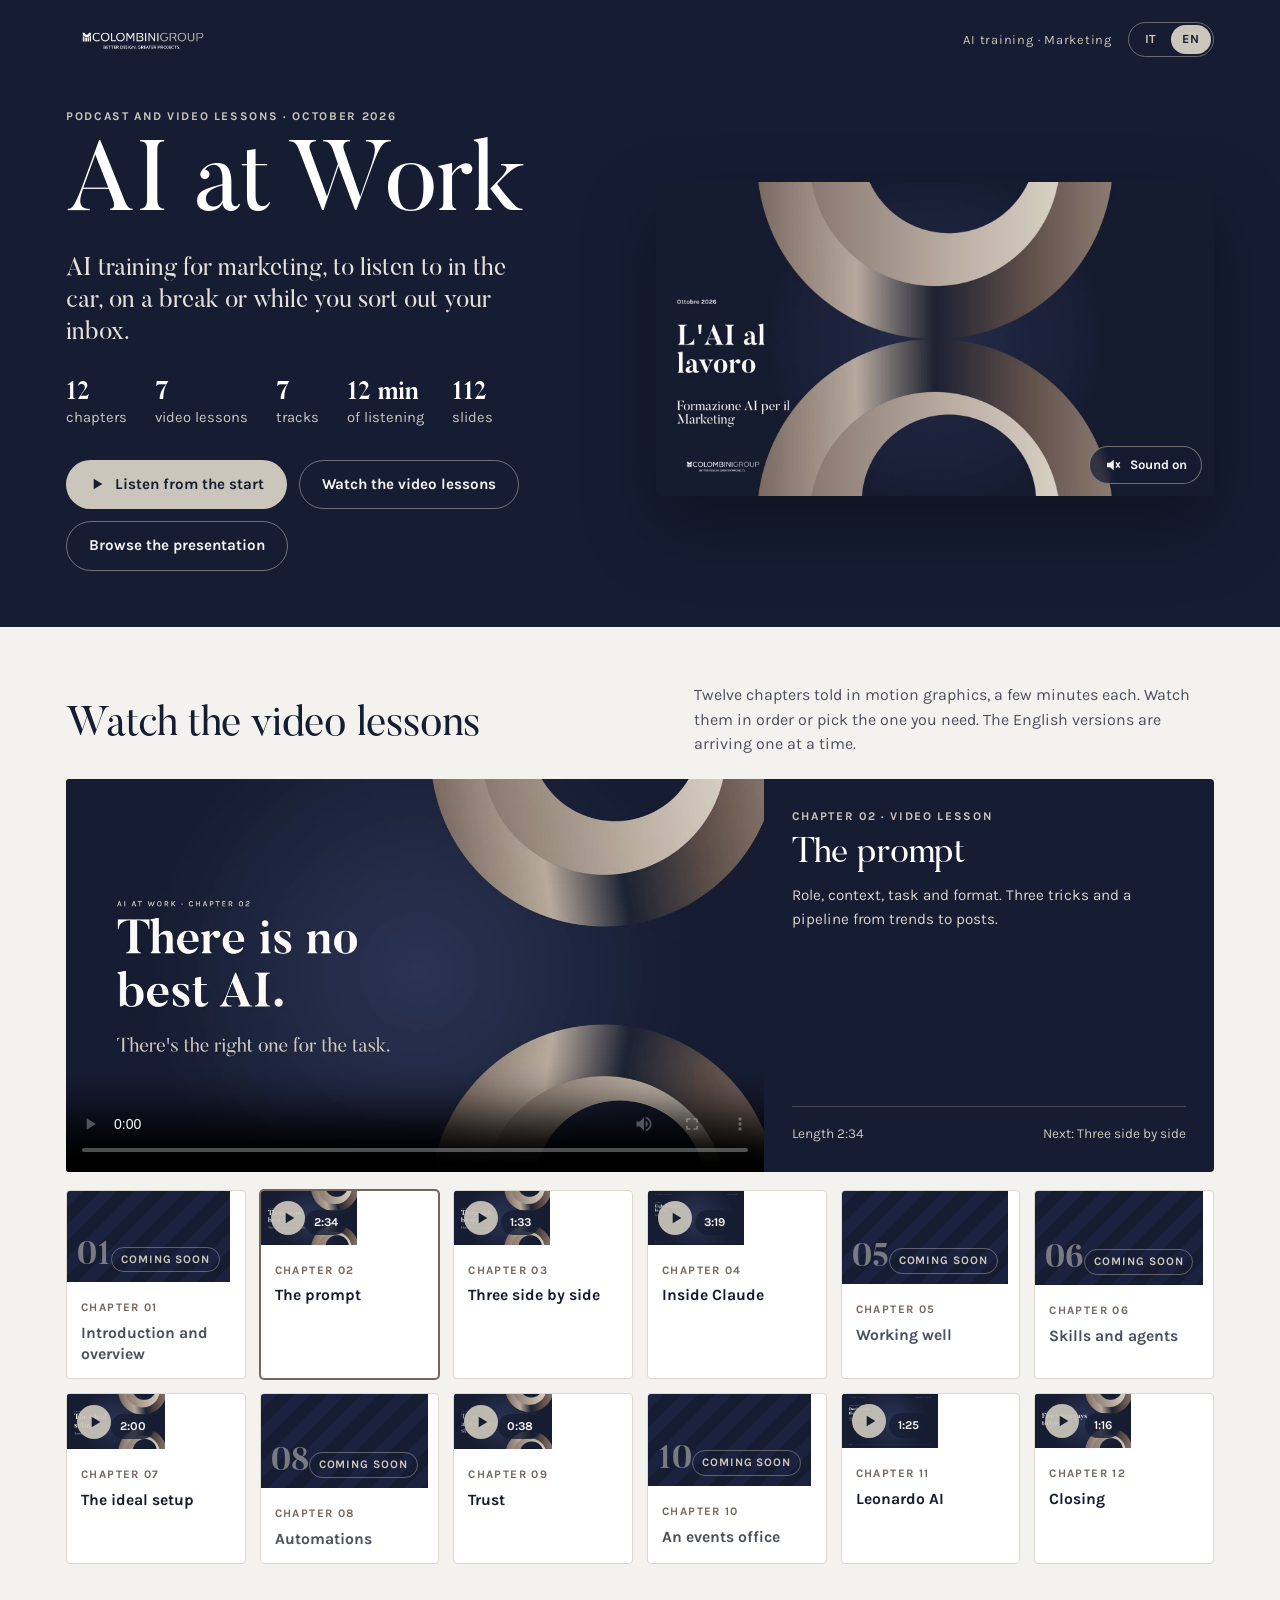
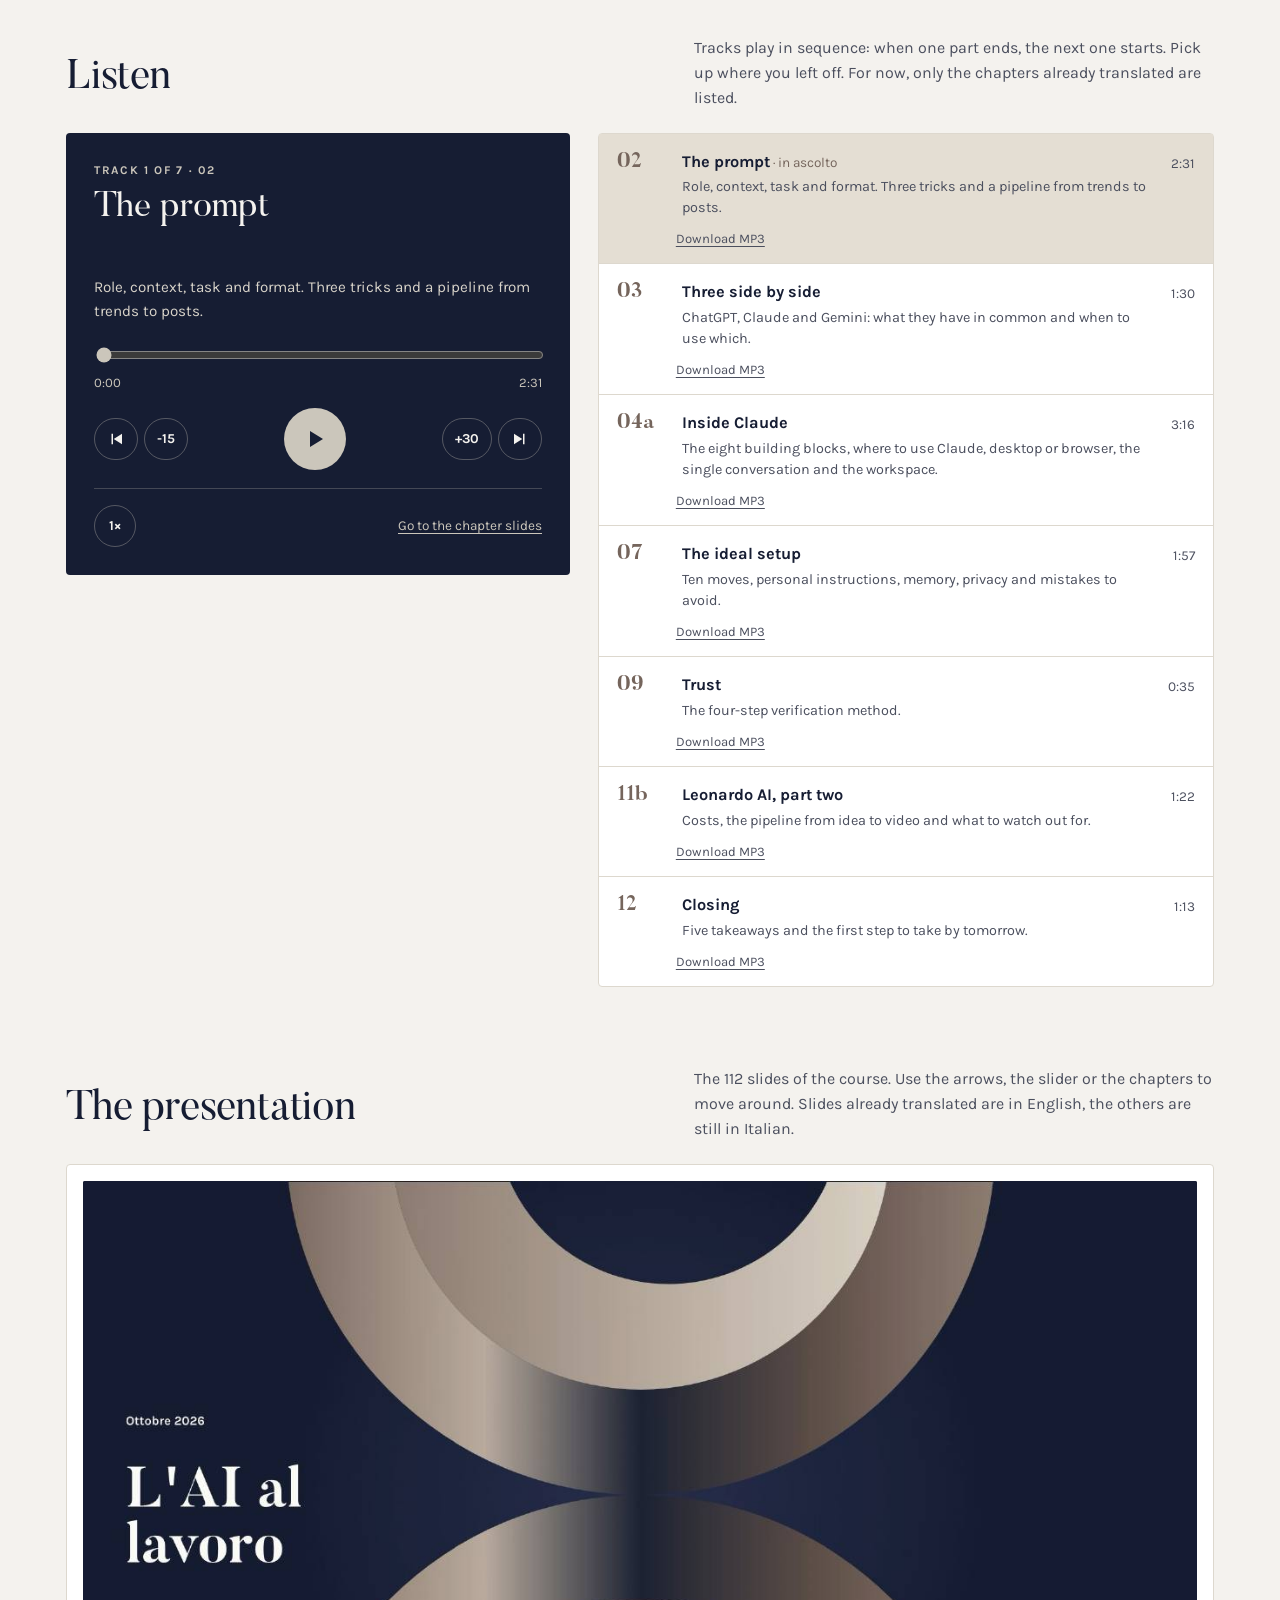
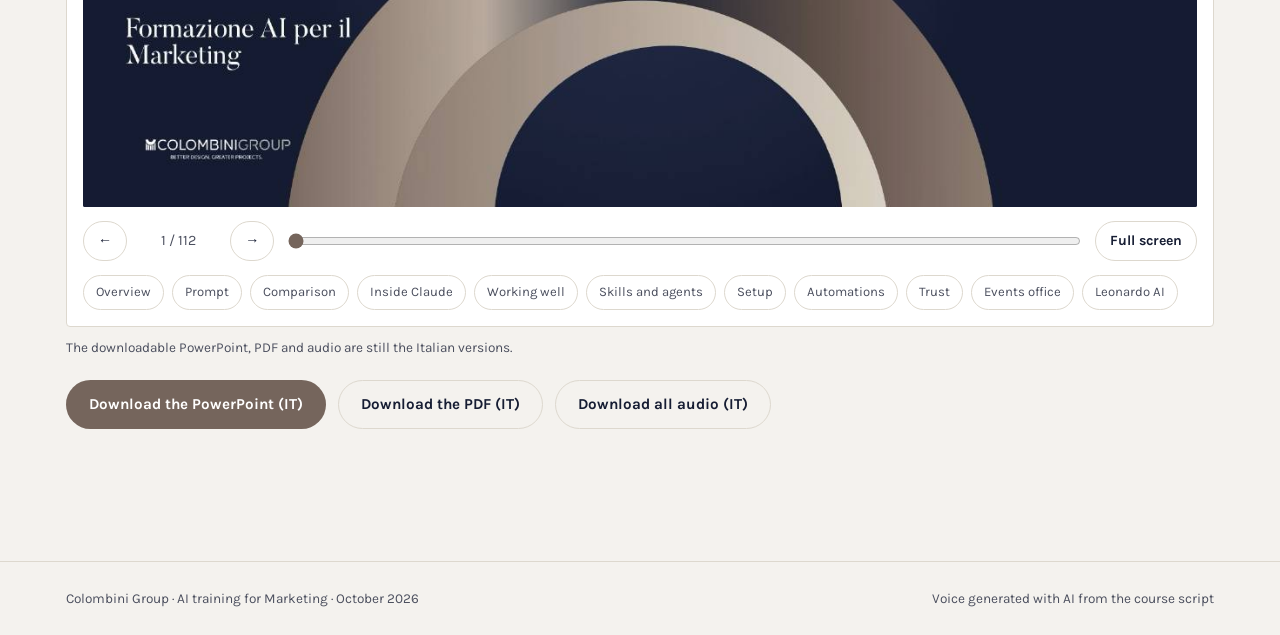
==== commit 9cf18b35: "Versione inglese: video e audio dei capitoli 03, 04a, 07, 09, 11b e 12 Co-Authored-By: Claude Opus 5" ====
--- a/en.html
+++ b/en.html
@@ -183,7 +183,7 @@
         <div class="facts">
           <div><b>12</b>chapters</div>
           <div><b id="vidcount">2</b>video lessons</div>
-          <div><b>1</b>track</div>
+          <div><b>7</b>tracks</div>
           <div><b id="totdur">45 min</b>of listening</div>
           <div><b>112</b>slides</div>
         </div>
@@ -304,9 +304,15 @@
 (function(){
 const MODE = "site"; // artifact | site | single
 const TRACKS = [
- {n:"02",t:"The prompt",d:"Role, context, task and format. Three tricks and a pipeline from trends to posts.",s:16}
+ {n:"02",t:"The prompt",d:"Role, context, task and format. Three tricks and a pipeline from trends to posts.",s:16},
+ {n:"03",t:"Three side by side",d:"ChatGPT, Claude and Gemini: what they have in common and when to use which.",s:21},
+ {n:"04a",t:"Inside Claude",d:"The eight building blocks, where to use Claude, desktop or browser, the single conversation and the workspace.",s:26},
+ {n:"07",t:"The ideal setup",d:"Ten moves, personal instructions, memory, privacy and mistakes to avoid.",s:70},
+ {n:"09",t:"Trust",d:"The four-step verification method.",s:86},
+ {n:"11b",t:"Leonardo AI, part two",d:"Costs, the pipeline from idea to video and what to watch out for.",s:109},
+ {n:"12",t:"Closing",d:"Five takeaways and the first step to take by tomorrow.",s:88}
 ];
-const DUR = [151];
+const DUR = [151, 90, 196, 117, 35, 82, 73];
 const SLIDES = 112;
 const CHAPTERS = [["Overview", 6], ["Prompt", 16], ["Comparison", 21], ["Inside Claude", 26], ["Working well", 42], ["Skills and agents", 53], ["Setup", 70], ["Automations", 75], ["Trust", 86], ["Events office", 90], ["Leonardo AI", 101]];
 const FILES = {pptx:["files/L-AI-al-lavoro_presentazione.pptx","L'AI al lavoro - presentazione.pptx"], pdf:["files/L-AI-al-lavoro_presentazione.pdf","L'AI al lavoro - presentazione.pdf"]};
@@ -458,7 +464,7 @@
 <script>
 (function(){
 /* videolezioni: per aggiungere un capitolo metti video/NN.mp4 e video/NN.jpg e indica p:[["NN",durata in secondi]] */
-const LEZ=[{"n": "01", "t": "Introduction and overview", "d": "Why AI in marketing, how a generative AI thinks and the five tools."}, {"n": "02", "t": "The prompt", "d": "Role, context, task and format. Three tricks and a pipeline from trends to posts.", "p": [["02", 154]]}, {"n": "03", "t": "Three side by side", "d": "ChatGPT, Claude and Gemini: what they have in common and when to use which."}, {"n": "04", "t": "Inside Claude", "d": "The eight building blocks, where to use Claude, the workspace, how it works, permissions, models and tokens."}, {"n": "05", "t": "Working well", "d": "Projects, connected folder, instructions, artifact or file, the golden rule and Claude Design."}, {"n": "06", "t": "Skills and agents", "d": "What skills are, the marketplace and agents. Then connectors, scheduled tasks, Claude Code and security."}, {"n": "07", "t": "The ideal setup", "d": "Ten moves to start well: personal instructions, memory, privacy and mistakes to avoid."}, {"n": "08", "t": "Automations", "d": "The five moves of every automation, the invoice example, other cases and six golden rules."}, {"n": "09", "t": "Trust", "d": "The four-step verification method."}, {"n": "10", "t": "An events office", "d": "A digital team built with a project, skills, agents and scheduled tasks."}, {"n": "11", "t": "Leonardo AI", "d": "Tools, image and video models, how to write the prompt. Then costs, the pipeline from idea to video and what to watch out for."}, {"n": "12", "t": "Closing", "d": "Five takeaways and the first step to take by tomorrow."}];
+const LEZ=[{"n": "01", "t": "Introduction and overview", "d": "Why AI in marketing, how a generative AI thinks and the five tools."}, {"n": "02", "t": "The prompt", "d": "Role, context, task and format. Three tricks and a pipeline from trends to posts.", "p": [["02", 154]]}, {"n": "03", "t": "Three side by side", "d": "ChatGPT, Claude and Gemini: what they have in common and when to use which.", "p": [["03", 93]]}, {"n": "04", "t": "Inside Claude", "d": "The eight building blocks, where to use Claude, the workspace, how it works, permissions, models and tokens. Part 1 of 2: part 2 coming soon.", "p": [["04a", 199]]}, {"n": "05", "t": "Working well", "d": "Projects, connected folder, instructions, artifact or file, the golden rule and Claude Design."}, {"n": "06", "t": "Skills and agents", "d": "What skills are, the marketplace and agents. Then connectors, scheduled tasks, Claude Code and security."}, {"n": "07", "t": "The ideal setup", "d": "Ten moves to start well: personal instructions, memory, privacy and mistakes to avoid.", "p": [["07", 120]]}, {"n": "08", "t": "Automations", "d": "The five moves of every automation, the invoice example, other cases and six golden rules."}, {"n": "09", "t": "Trust", "d": "The four-step verification method.", "p": [["09", 38]]}, {"n": "10", "t": "An events office", "d": "A digital team built with a project, skills, agents and scheduled tasks."}, {"n": "11", "t": "Leonardo AI", "d": "Tools, image and video models, how to write the prompt. Then costs, the pipeline from idea to video and what to watch out for. Part 2 of 2: part 1 coming soon.", "p": [["11b", 85]]}, {"n": "12", "t": "Closing", "d": "Five takeaways and the first step to take by tomorrow.", "p": [["12", 76]]}];
 const $=id=>document.getElementById(id);
 const fmt=s=>Math.floor(s/60)+":"+String(Math.floor(s%60)).padStart(2,"0");
 const tot=l=>l.p.reduce((a,x)=>a+x[1],0);
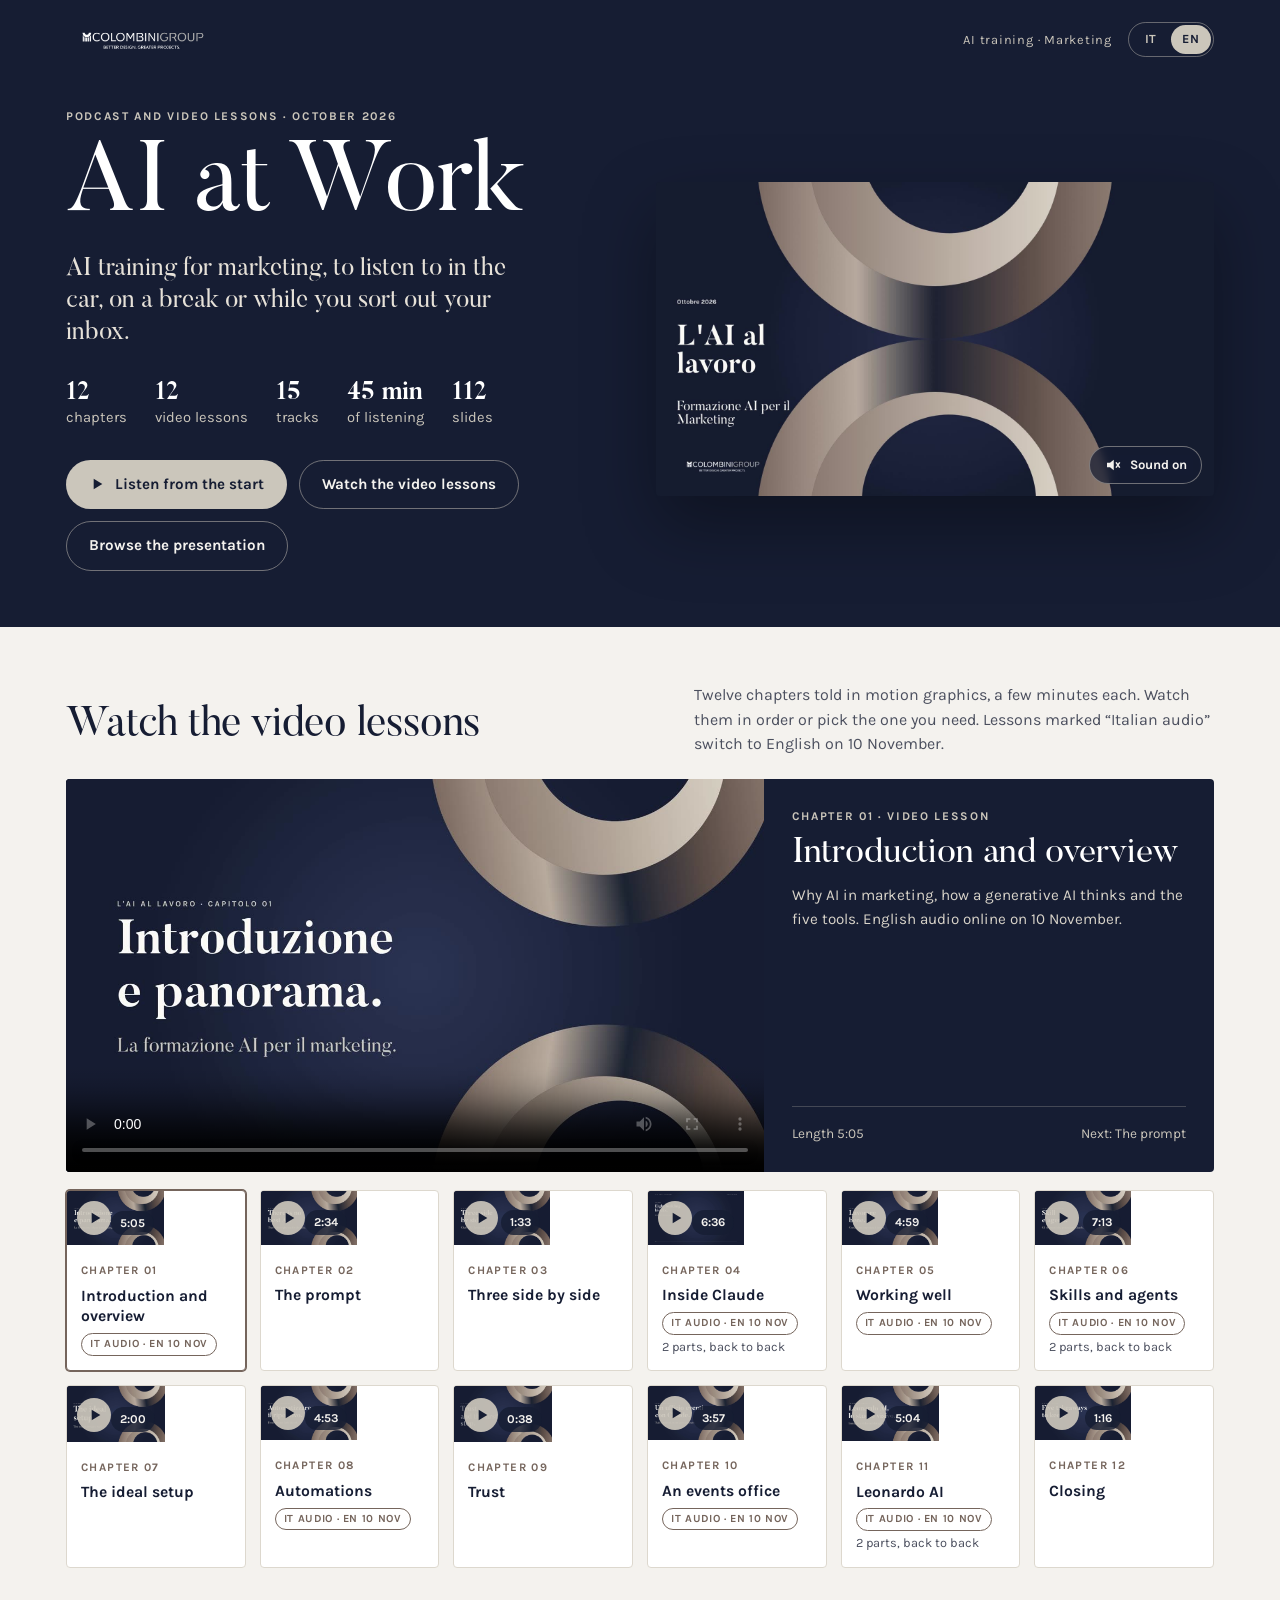
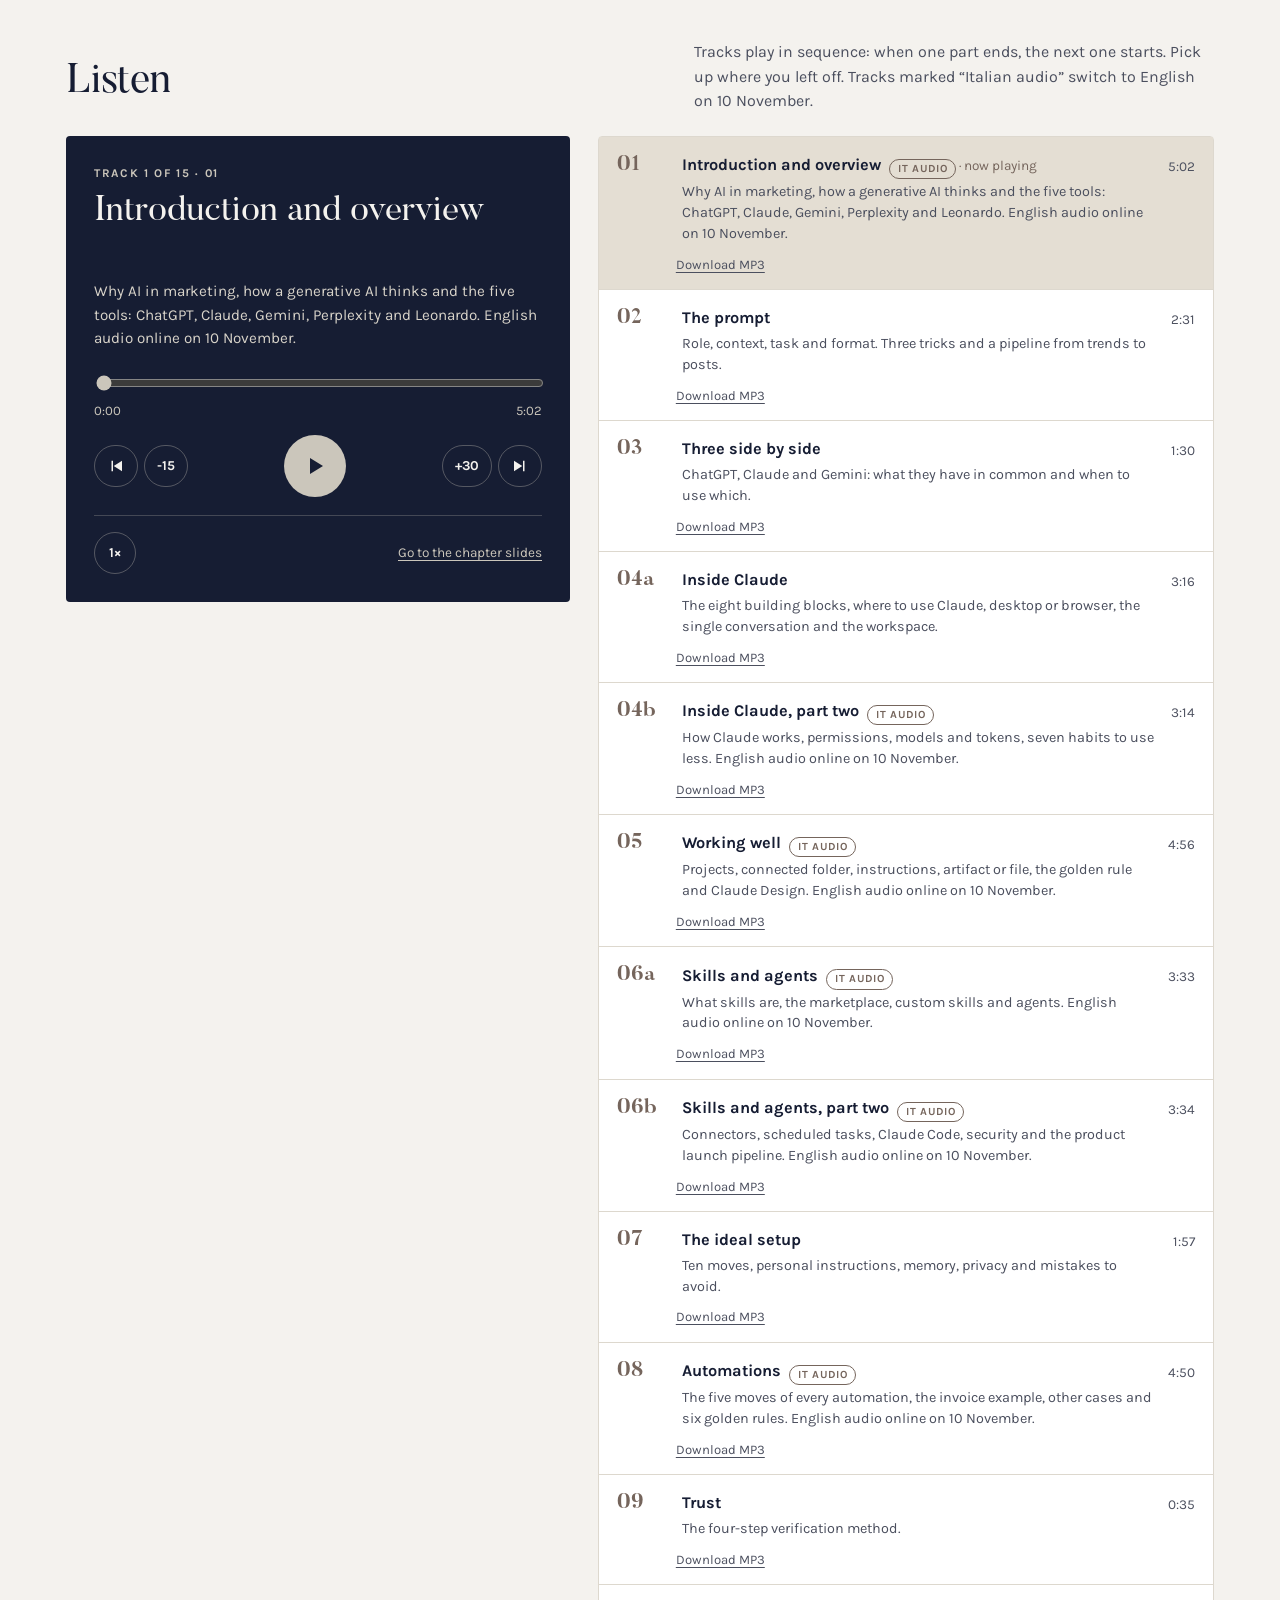
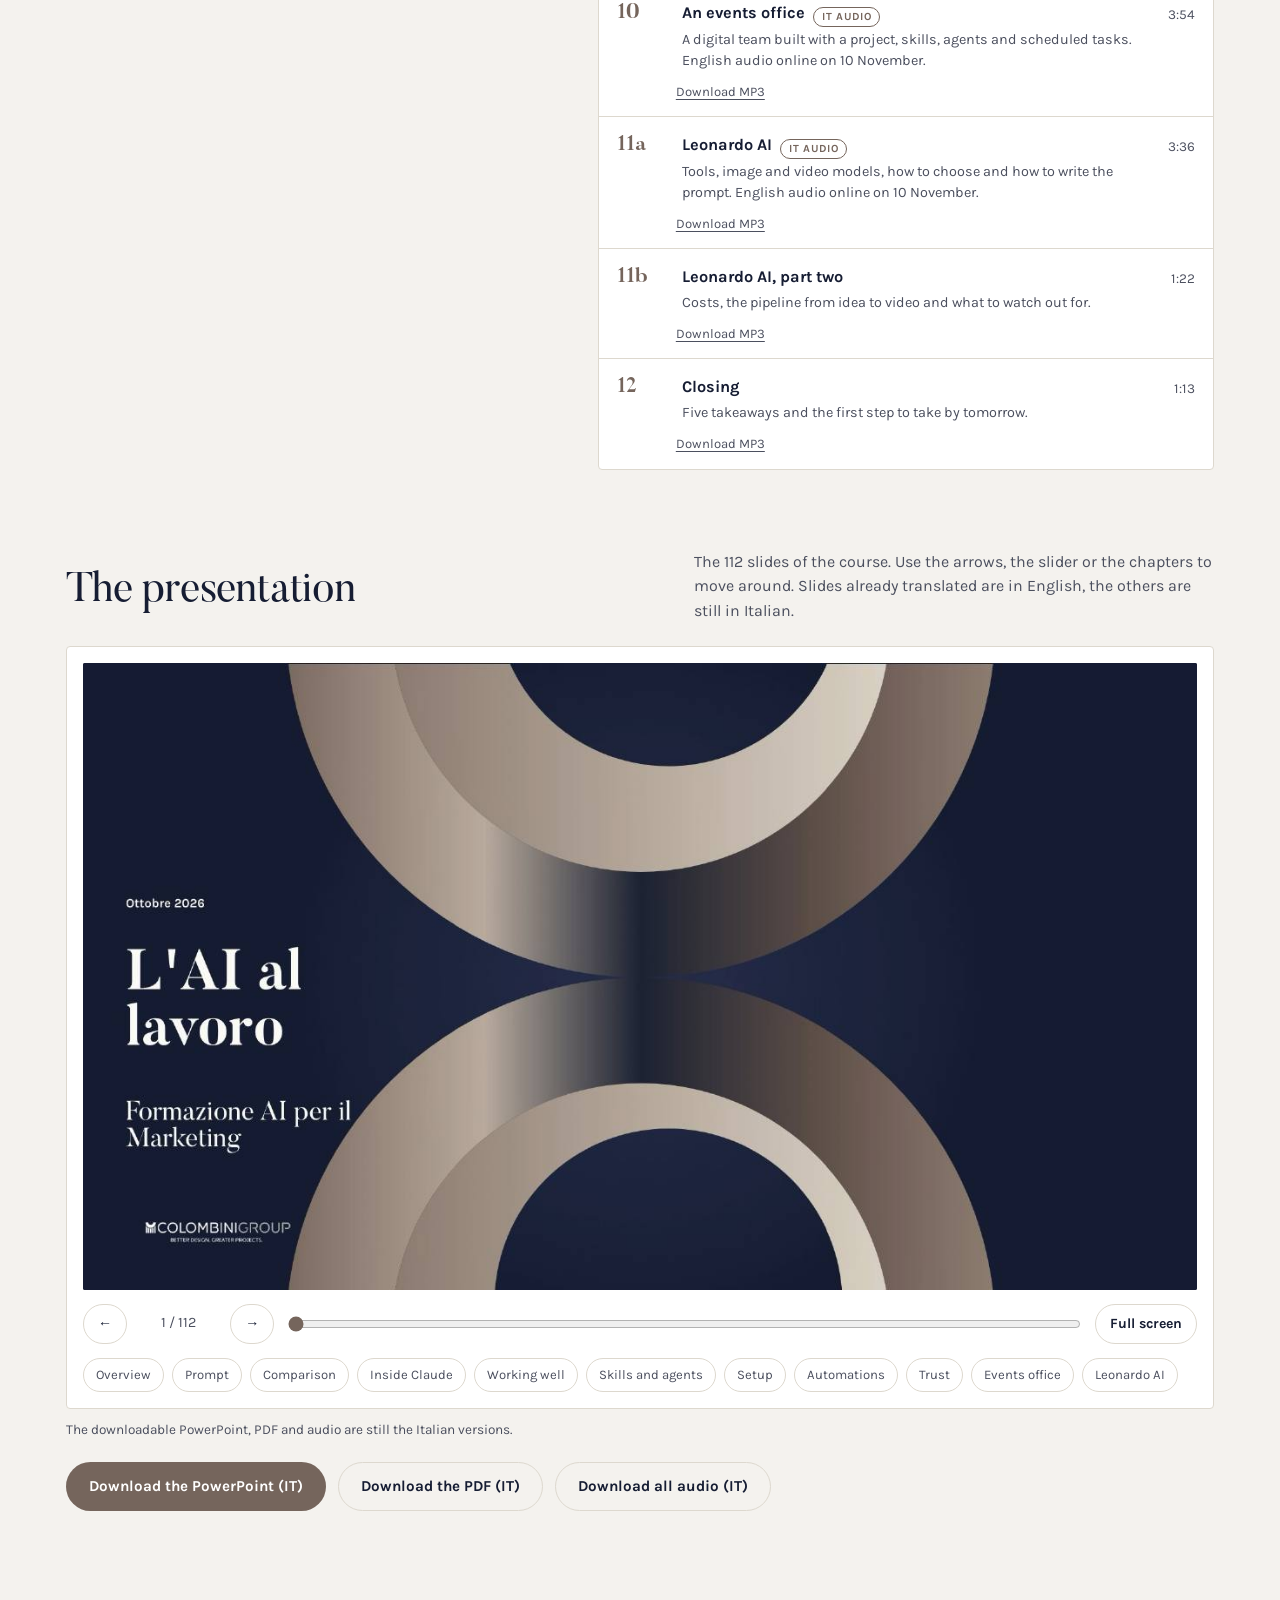
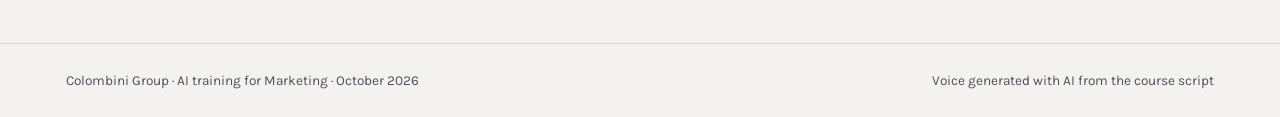
==== commit 1e503435: "Versione inglese completa con audio italiano provvisorio per i capitoli mancanti Co-Authored-By: Cla" ====
--- a/en.html
+++ b/en.html
@@ -94,7 +94,7 @@
 .trk .t{font-weight:700;font-size:1.02rem;line-height:1.3}
 .trk .d{color:var(--ink-soft);font-size:.9rem;margin-top:3px;line-height:1.45}
 .trk .r{font-size:.85rem;color:var(--ink-soft);font-variant-numeric:tabular-nums;white-space:nowrap;padding-top:3px}
-.trk[aria-current="true"] .t::after{content:" · in ascolto";font-weight:400;color:var(--accent);font-size:.85rem}
+.trk[aria-current="true"] .t::after{content:" · now playing";font-weight:400;color:var(--accent);font-size:.85rem}
 .row-tools{display:flex;gap:14px;padding:0 18px 14px 4.8rem;font-size:.82rem;color:var(--ink-soft);margin-top:-6px}
 .row-tools button{background:none;border:none;padding:0;color:inherit;text-decoration:underline;text-underline-offset:3px}
 
@@ -144,6 +144,9 @@
 .vcard .vtx{padding:12px 14px 14px}
 .vcard .vk{font-size:.72rem;letter-spacing:.12em;text-transform:uppercase;font-weight:700;color:var(--accent)}
 .vcard .vt{display:block;font-weight:700;font-size:.98rem;line-height:1.3;margin-top:4px}
+.itag{display:inline-block;margin:6px 0 0 0;font-size:.68rem;font-weight:700;letter-spacing:.06em;text-transform:uppercase;color:var(--accent);border:1px solid var(--accent);border-radius:999px;padding:2px 8px}
+.trk .t .itag{margin-left:8px;vertical-align:middle}
+.vcard .itag{display:table}
 .vcard .vp{display:block;font-size:.8rem;color:var(--ink-soft);margin-top:2px}
 .vcard:disabled{cursor:default}
 .vcard:disabled .vt{color:var(--ink-soft)}
@@ -183,7 +186,7 @@
         <div class="facts">
           <div><b>12</b>chapters</div>
           <div><b id="vidcount">2</b>video lessons</div>
-          <div><b>7</b>tracks</div>
+          <div><b>15</b>tracks</div>
           <div><b id="totdur">45 min</b>of listening</div>
           <div><b>112</b>slides</div>
         </div>
@@ -211,7 +214,7 @@
   <section class="watch" id="videolezioni" aria-labelledby="h-guarda">
     <div class="sec-head">
       <h2 id="h-guarda">Watch the video lessons</h2>
-      <p>Twelve chapters told in motion graphics, a few minutes each. Watch them in order or pick the one you need. The English versions are arriving one at a time.</p>
+      <p>Twelve chapters told in motion graphics, a few minutes each. Watch them in order or pick the one you need. Lessons marked “Italian audio” switch to English on 10 November.</p>
     </div>
     <div class="vstage">
       <div class="vscreen"><video id="lezVid" controls playsinline preload="metadata" aria-label="Video lesson"></video></div>
@@ -227,7 +230,7 @@
   <section aria-labelledby="h-ascolta">
     <div class="sec-head">
       <h2 id="h-ascolta">Listen</h2>
-      <p>Tracks play in sequence: when one part ends, the next one starts. Pick up where you left off. For now, only the chapters already translated are listed.</p>
+      <p>Tracks play in sequence: when one part ends, the next one starts. Pick up where you left off. Tracks marked “Italian audio” switch to English on 10 November.</p>
     </div>
     <div class="listen">
       <div class="player" aria-label="Player">
@@ -304,15 +307,23 @@
 (function(){
 const MODE = "site"; // artifact | site | single
 const TRACKS = [
- {n:"02",t:"The prompt",d:"Role, context, task and format. Three tricks and a pipeline from trends to posts.",s:16},
- {n:"03",t:"Three side by side",d:"ChatGPT, Claude and Gemini: what they have in common and when to use which.",s:21},
- {n:"04a",t:"Inside Claude",d:"The eight building blocks, where to use Claude, desktop or browser, the single conversation and the workspace.",s:26},
- {n:"07",t:"The ideal setup",d:"Ten moves, personal instructions, memory, privacy and mistakes to avoid.",s:70},
- {n:"09",t:"Trust",d:"The four-step verification method.",s:86},
- {n:"11b",t:"Leonardo AI, part two",d:"Costs, the pipeline from idea to video and what to watch out for.",s:109},
- {n:"12",t:"Closing",d:"Five takeaways and the first step to take by tomorrow.",s:88}
+ {n:"01",t:"Introduction and overview",d:"Why AI in marketing, how a generative AI thinks and the five tools: ChatGPT, Claude, Gemini, Perplexity and Leonardo. English audio online on 10 November.",s:1,a:"audio/01.mp3",it:true},
+ {n:"02",t:"The prompt",d:"Role, context, task and format. Three tricks and a pipeline from trends to posts.",s:16,a:"audio_en/02.mp3",it:false},
+ {n:"03",t:"Three side by side",d:"ChatGPT, Claude and Gemini: what they have in common and when to use which.",s:21,a:"audio_en/03.mp3",it:false},
+ {n:"04a",t:"Inside Claude",d:"The eight building blocks, where to use Claude, desktop or browser, the single conversation and the workspace.",s:26,a:"audio_en/04a.mp3",it:false},
+ {n:"04b",t:"Inside Claude, part two",d:"How Claude works, permissions, models and tokens, seven habits to use less. English audio online on 10 November.",s:34,a:"audio/04b.mp3",it:true},
+ {n:"05",t:"Working well",d:"Projects, connected folder, instructions, artifact or file, the golden rule and Claude Design. English audio online on 10 November.",s:42,a:"audio/05.mp3",it:true},
+ {n:"06a",t:"Skills and agents",d:"What skills are, the marketplace, custom skills and agents. English audio online on 10 November.",s:53,a:"audio/06a.mp3",it:true},
+ {n:"06b",t:"Skills and agents, part two",d:"Connectors, scheduled tasks, Claude Code, security and the product launch pipeline. English audio online on 10 November.",s:62,a:"audio/06b.mp3",it:true},
+ {n:"07",t:"The ideal setup",d:"Ten moves, personal instructions, memory, privacy and mistakes to avoid.",s:70,a:"audio_en/07.mp3",it:false},
+ {n:"08",t:"Automations",d:"The five moves of every automation, the invoice example, other cases and six golden rules. English audio online on 10 November.",s:75,a:"audio/08.mp3",it:true},
+ {n:"09",t:"Trust",d:"The four-step verification method.",s:86,a:"audio_en/09.mp3",it:false},
+ {n:"10",t:"An events office",d:"A digital team built with a project, skills, agents and scheduled tasks. English audio online on 10 November.",s:90,a:"audio/10.mp3",it:true},
+ {n:"11a",t:"Leonardo AI",d:"Tools, image and video models, how to choose and how to write the prompt. English audio online on 10 November.",s:101,a:"audio/11a.mp3",it:true},
+ {n:"11b",t:"Leonardo AI, part two",d:"Costs, the pipeline from idea to video and what to watch out for.",s:109,a:"audio_en/11b.mp3",it:false},
+ {n:"12",t:"Closing",d:"Five takeaways and the first step to take by tomorrow.",s:88,a:"audio_en/12.mp3",it:false}
 ];
-const DUR = [151, 90, 196, 117, 35, 82, 73];
+const DUR = [302, 151, 90, 196, 194, 296, 213, 214, 117, 290, 35, 234, 216, 82, 73];
 const SLIDES = 112;
 const CHAPTERS = [["Overview", 6], ["Prompt", 16], ["Comparison", 21], ["Inside Claude", 26], ["Working well", 42], ["Skills and agents", 53], ["Setup", 70], ["Automations", 75], ["Trust", 86], ["Events office", 90], ["Leonardo AI", 101]];
 const FILES = {pptx:["files/L-AI-al-lavoro_presentazione.pptx","L'AI al lavoro - presentazione.pptx"], pdf:["files/L-AI-al-lavoro_presentazione.pdf","L'AI al lavoro - presentazione.pdf"]};
@@ -343,13 +354,13 @@
   const li = document.createElement("li");
   const b = document.createElement("button"); b.type="button"; b.className="trk"; b.dataset.i=i;
   b.innerHTML = '<span class="n"></span><span><span class="t"></span><span class="d" style="display:block"></span></span><span class="r"></span>';
-  b.querySelector(".n").textContent = tr.n; b.querySelector(".t").textContent = tr.t; b.querySelector(".d").textContent = tr.d; b.querySelector(".r").textContent = fmt(DUR[i]);
+  b.querySelector(".n").textContent = tr.n; b.querySelector(".t").textContent = tr.t; if(tr.it){ const it=document.createElement("span"); it.className="itag"; it.textContent="IT audio"; b.querySelector(".t").appendChild(it); } b.querySelector(".d").textContent = tr.d; b.querySelector(".r").textContent = fmt(DUR[i]);
   b.addEventListener("click",()=>{ if(i===cur && !audio.paused){audio.pause();} else {load(i,0,true);} });
   li.appendChild(b);
   if(MODE!=="artifact"){
     const tools = document.createElement("div"); tools.className="row-tools";
     const d = document.createElement("button"); d.type="button"; d.textContent="Download MP3";
-    d.addEventListener("click",()=>saveFile("audio_en/"+tr.n+".mp3","AI at Work "+tr.n+" "+tr.t+".mp3"));
+    d.addEventListener("click",()=>saveFile(tr.a,"AI at Work "+tr.n+" "+tr.t+(tr.it?" (IT audio)":"")+".mp3"));
     tools.appendChild(d); li.appendChild(tools);
   }
   list.appendChild(li);
@@ -365,7 +376,7 @@
   list.querySelectorAll(".trk").forEach(b=>{const on=+b.dataset.i===cur; b.setAttribute("aria-current", String(on)); b.parentNode.classList.toggle("on",on);});
 }
 function load(i,t,play){
-  cur = i; audio.src = src("audio_en/"+TRACKS[i].n+".mp3"); audio.playbackRate = SPEEDS[speedIdx];
+  cur = i; audio.src = src(TRACKS[i].a); audio.playbackRate = SPEEDS[speedIdx];
   paint();
   const go = ()=>{ if(t) { try{audio.currentTime=t}catch(e){} } if(play) audio.play().catch(()=>{}); };
   if(audio.readyState>=1) go(); else audio.addEventListener("loadedmetadata",go,{once:true});
@@ -464,7 +475,7 @@
 <script>
 (function(){
 /* videolezioni: per aggiungere un capitolo metti video/NN.mp4 e video/NN.jpg e indica p:[["NN",durata in secondi]] */
-const LEZ=[{"n": "01", "t": "Introduction and overview", "d": "Why AI in marketing, how a generative AI thinks and the five tools."}, {"n": "02", "t": "The prompt", "d": "Role, context, task and format. Three tricks and a pipeline from trends to posts.", "p": [["02", 154]]}, {"n": "03", "t": "Three side by side", "d": "ChatGPT, Claude and Gemini: what they have in common and when to use which.", "p": [["03", 93]]}, {"n": "04", "t": "Inside Claude", "d": "The eight building blocks, where to use Claude, the workspace, how it works, permissions, models and tokens. Part 1 of 2: part 2 coming soon.", "p": [["04a", 199]]}, {"n": "05", "t": "Working well", "d": "Projects, connected folder, instructions, artifact or file, the golden rule and Claude Design."}, {"n": "06", "t": "Skills and agents", "d": "What skills are, the marketplace and agents. Then connectors, scheduled tasks, Claude Code and security."}, {"n": "07", "t": "The ideal setup", "d": "Ten moves to start well: personal instructions, memory, privacy and mistakes to avoid.", "p": [["07", 120]]}, {"n": "08", "t": "Automations", "d": "The five moves of every automation, the invoice example, other cases and six golden rules."}, {"n": "09", "t": "Trust", "d": "The four-step verification method.", "p": [["09", 38]]}, {"n": "10", "t": "An events office", "d": "A digital team built with a project, skills, agents and scheduled tasks."}, {"n": "11", "t": "Leonardo AI", "d": "Tools, image and video models, how to write the prompt. Then costs, the pipeline from idea to video and what to watch out for. Part 2 of 2: part 1 coming soon.", "p": [["11b", 85]]}, {"n": "12", "t": "Closing", "d": "Five takeaways and the first step to take by tomorrow.", "p": [["12", 76]]}];
+const LEZ=[{"n": "01", "t": "Introduction and overview", "d": "Why AI in marketing, how a generative AI thinks and the five tools. English audio online on 10 November.", "p": [["it:01", 305]], "it": true}, {"n": "02", "t": "The prompt", "d": "Role, context, task and format. Three tricks and a pipeline from trends to posts.", "p": [["02", 154]]}, {"n": "03", "t": "Three side by side", "d": "ChatGPT, Claude and Gemini: what they have in common and when to use which.", "p": [["03", 93]]}, {"n": "04", "t": "Inside Claude", "d": "The eight building blocks, where to use Claude, the workspace, how it works, permissions, models and tokens. One part still in Italian: English audio online on 10 November.", "p": [["04a", 199], ["it:04b", 197]], "it": true}, {"n": "05", "t": "Working well", "d": "Projects, connected folder, instructions, artifact or file, the golden rule and Claude Design. English audio online on 10 November.", "p": [["it:05", 299]], "it": true}, {"n": "06", "t": "Skills and agents", "d": "What skills are, the marketplace and agents. Then connectors, scheduled tasks, Claude Code and security. English audio online on 10 November.", "p": [["it:06a", 216], ["it:06b", 217]], "it": true}, {"n": "07", "t": "The ideal setup", "d": "Ten moves to start well: personal instructions, memory, privacy and mistakes to avoid.", "p": [["07", 120]]}, {"n": "08", "t": "Automations", "d": "The five moves of every automation, the invoice example, other cases and six golden rules. English audio online on 10 November.", "p": [["it:08", 293]], "it": true}, {"n": "09", "t": "Trust", "d": "The four-step verification method.", "p": [["09", 38]]}, {"n": "10", "t": "An events office", "d": "A digital team built with a project, skills, agents and scheduled tasks. English audio online on 10 November.", "p": [["it:10", 237]], "it": true}, {"n": "11", "t": "Leonardo AI", "d": "Tools, image and video models, how to write the prompt. Then costs, the pipeline from idea to video and what to watch out for. One part still in Italian: English audio online on 10 November.", "p": [["it:11a", 219], ["11b", 85]], "it": true}, {"n": "12", "t": "Closing", "d": "Five takeaways and the first step to take by tomorrow.", "p": [["12", 76]]}];
 const $=id=>document.getElementById(id);
 const fmt=s=>Math.floor(s/60)+":"+String(Math.floor(s%60)).padStart(2,"0");
 const tot=l=>l.p.reduce((a,x)=>a+x[1],0);
@@ -473,7 +484,7 @@
 function nextReady(i){ for(let j=i+1;j<LEZ.length;j++) if(LEZ[j].p) return j; return -1; }
 function show(i,pi,play){
   const l=LEZ[i]; cur=i; part=pi; const f=l.p[pi][0];
-  vid.poster="video_en/"+f+".jpg"; vid.src="video_en/"+f+".mp4";
+  const VP=x=>x.startsWith("it:")?"video/"+x.slice(3):"video_en/"+x; vid.poster=VP(f)+".jpg"; vid.src=VP(f)+".mp4";
   const multi=l.p.length>1;
   $("vNow").textContent="Chapter "+l.n+" · video lesson"+(multi?" · part "+(pi+1)+" of "+l.p.length:"");
   $("vTitle").textContent=l.t+(multi&&pi>0?", part two":""); $("vDesc").textContent=l.d;
@@ -488,9 +499,9 @@
 LEZ.forEach((l,i)=>{
   const li=document.createElement("li"); const b=document.createElement("button"); b.type="button"; b.className="vcard"; b.dataset.i=i;
   b.innerHTML='<span class="vthumb"><span class="num"></span><span class="tag"></span></span><span class="vtx"><span class="vk"></span><span class="vt"></span></span>';
-  b.querySelector(".num").textContent=l.n; b.querySelector(".vk").textContent="Chapter "+l.n; b.querySelector(".vt").textContent=l.t;
+  b.querySelector(".num").textContent=l.n; b.querySelector(".vk").textContent="Chapter "+l.n; b.querySelector(".vt").textContent=l.t; if(l.it){ const it=document.createElement("span"); it.className="itag"; it.textContent="IT audio · EN "+"10 Nov"; b.querySelector(".vtx").appendChild(it); }
   const tag=b.querySelector(".tag");
-  if(l.p){ b.querySelector(".vthumb").style.backgroundImage='url("video_en/'+l.p[0][0]+'.jpg")';
+  if(l.p){ b.querySelector(".vthumb").style.backgroundImage='url("'+(l.p[0][0].startsWith("it:")?"video/"+l.p[0][0].slice(3):"video_en/"+l.p[0][0])+'.jpg")';
     tag.className="dur"; tag.textContent=fmt(tot(l));
     if(l.p.length>1){ const ps=document.createElement("span"); ps.className="vp"; ps.textContent=l.p.length+" parts, back to back"; b.querySelector(".vtx").appendChild(ps); }
     const pl=document.createElement("span"); pl.className="pl"; pl.innerHTML='<svg viewBox="0 0 24 24" aria-hidden="true"><path d="M7 4v16l13-8z"/></svg>'; b.querySelector(".vthumb").replaceChild(pl,b.querySelector(".num"));
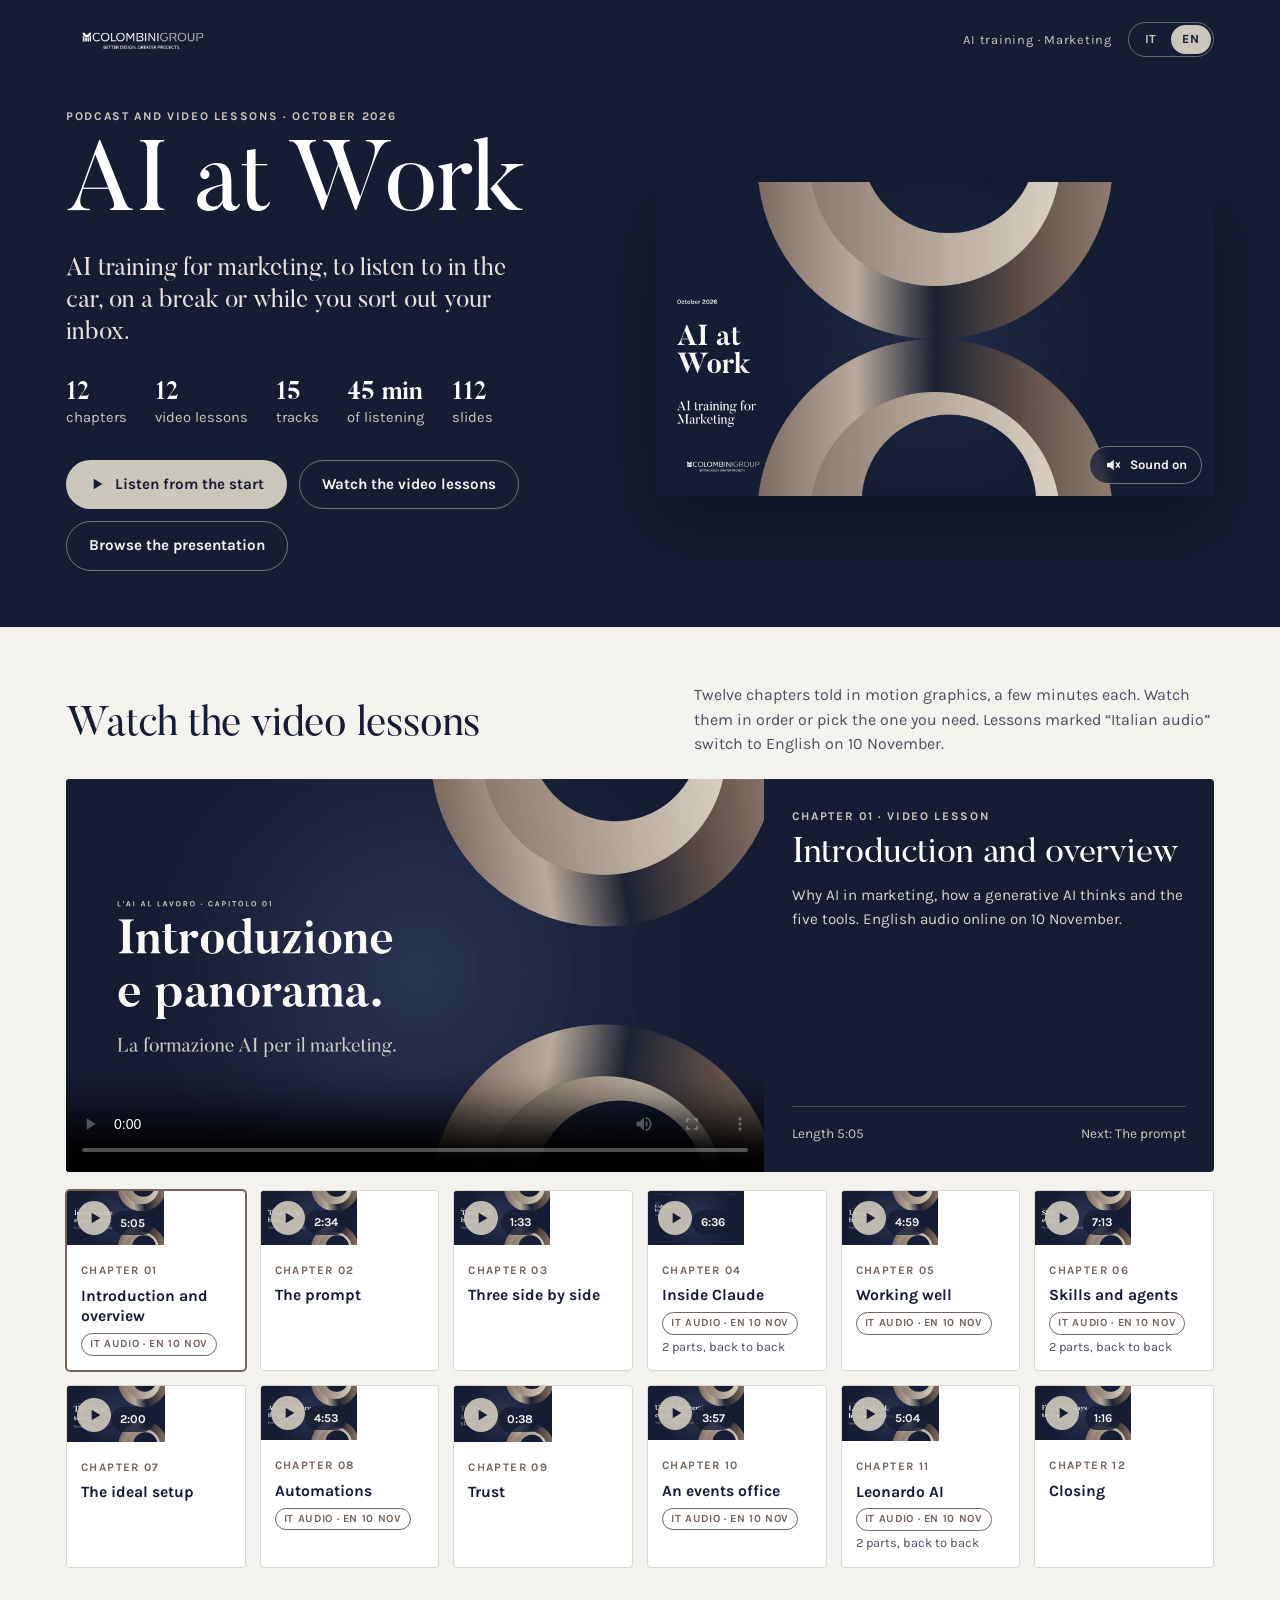
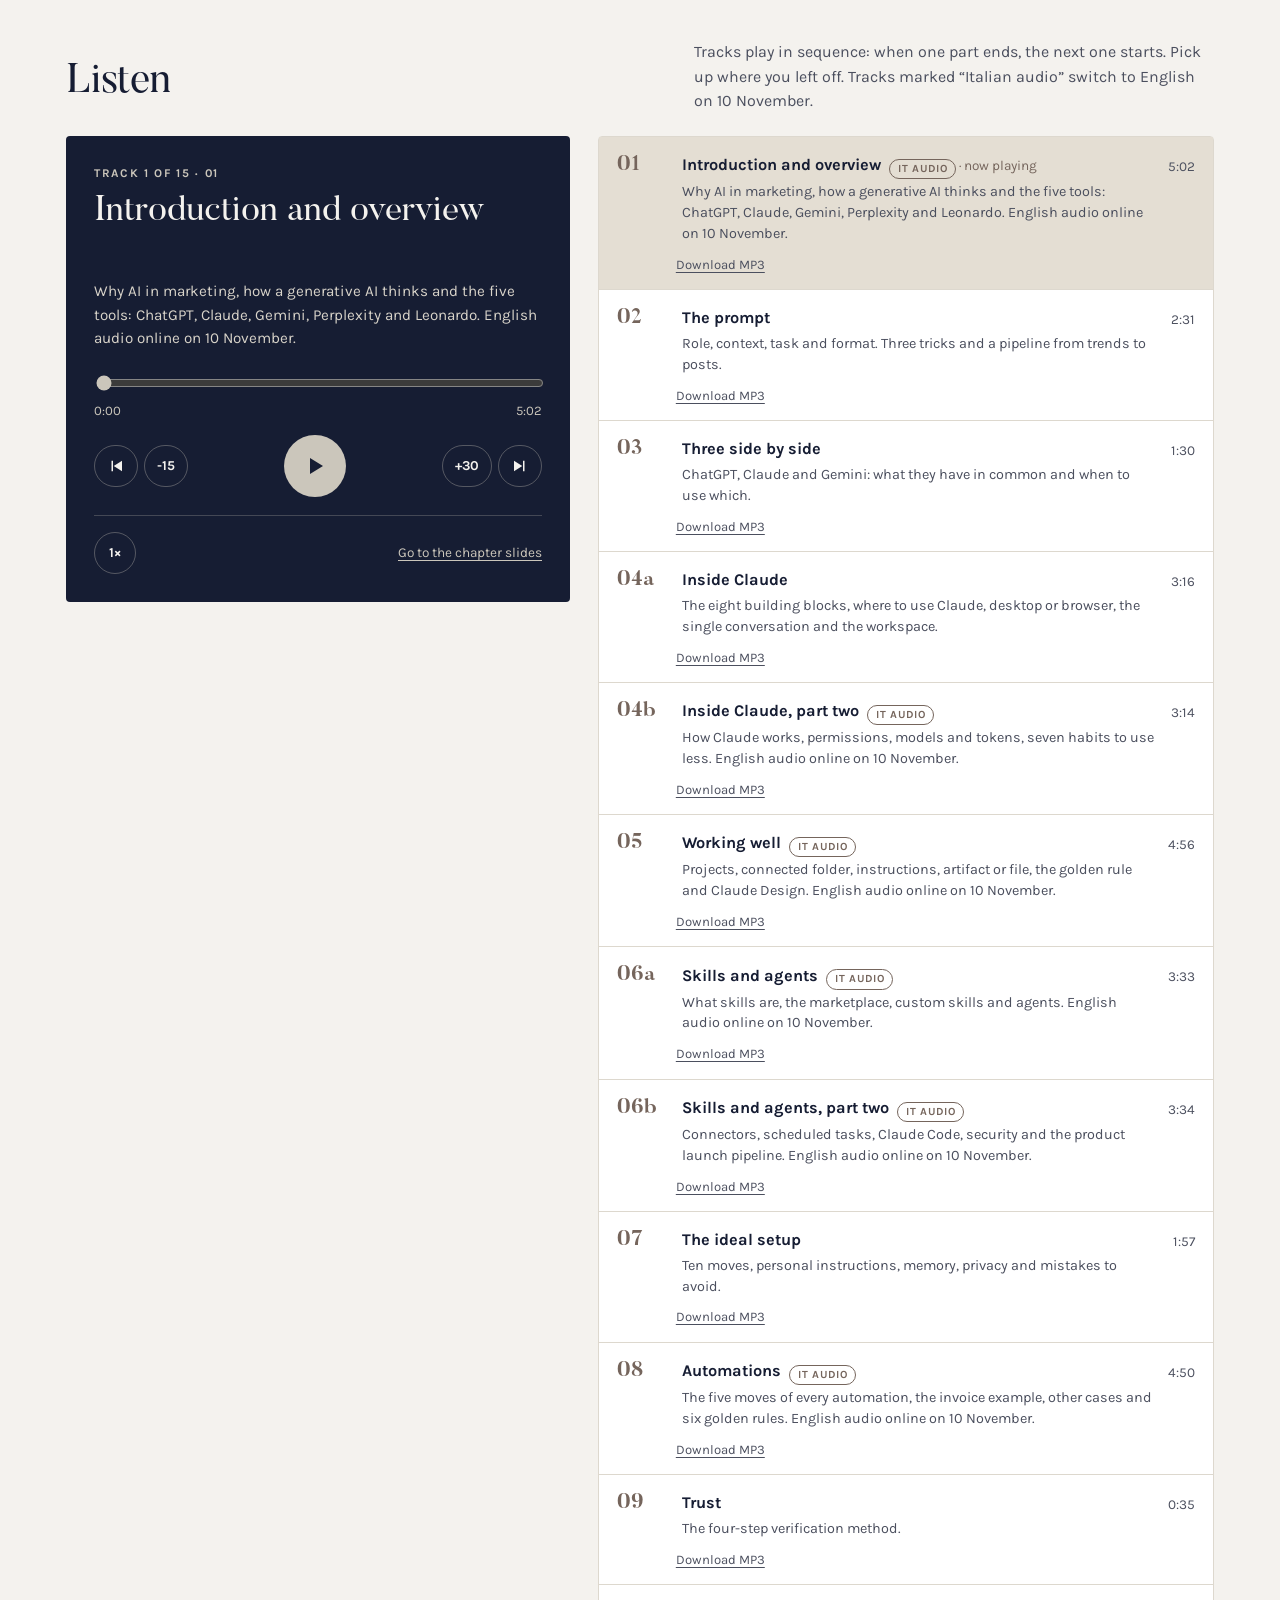
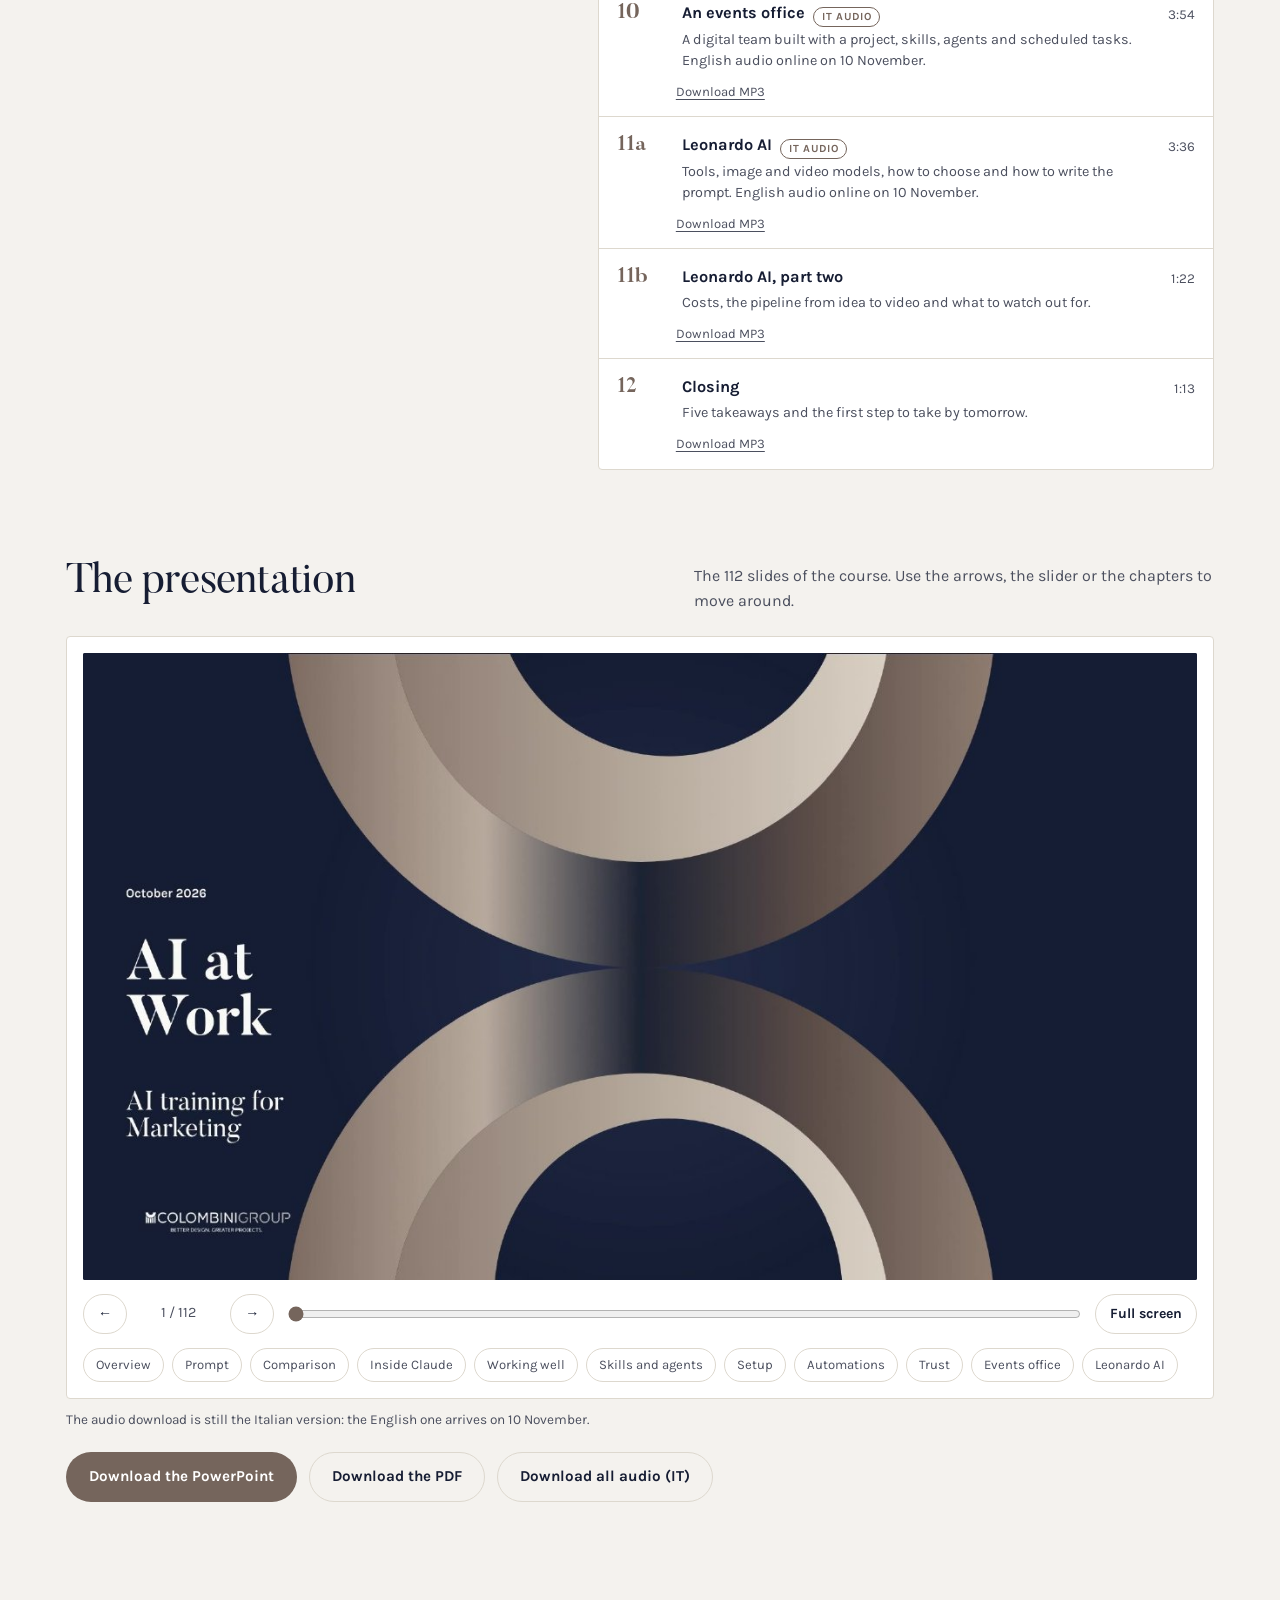
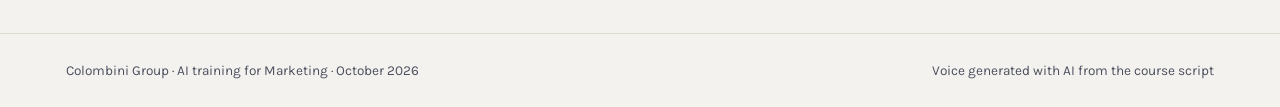
==== commit e2d5fbd4: "EN: deck completo in inglese (112 slide, PPTX e PDF), video intro in inglese Co-Authored-By: Claude " ====
--- a/en.html
+++ b/en.html
@@ -266,7 +266,7 @@
   <section class="deck" id="presentazione" aria-labelledby="h-deck">
     <div class="sec-head">
       <h2 id="h-deck">The presentation</h2>
-      <p>The 112 slides of the course. Use the arrows, the slider or the chapters to move around. Slides already translated are in English, the others are still in Italian.</p>
+      <p>The 112 slides of the course. Use the arrows, the slider or the chapters to move around.</p>
     </div>
     <div class="viewer">
       <div class="stage">
@@ -284,10 +284,10 @@
       </div>
       <div class="chapters" id="chips"></div>
     </div>
-    <p class="note">The downloadable PowerPoint, PDF and audio are still the Italian versions.</p>
+    <p class="note">The audio download is still the Italian version: the English one arrives on 10 November.</p>
     <div class="dl" id="dlRow">
-      <button class="btn btn-solid" type="button" data-dl="pptx">Download the PowerPoint (IT)</button>
-      <button class="btn btn-line" type="button" data-dl="pdf" id="dlPdf">Download the PDF (IT)</button>
+      <button class="btn btn-solid" type="button" data-dl="pptx">Download the PowerPoint</button>
+      <button class="btn btn-line" type="button" data-dl="pdf" id="dlPdf">Download the PDF</button>
       <button class="btn btn-line" type="button" data-dl="all" id="dlAudio" hidden>Download all audio (IT)</button>
     </div>
     <p class="note" id="pptNote" hidden>The original PowerPoint can be downloaded from the version shared on OneDrive. Here you'll find the PDF with the same 112 slides.</p>
@@ -326,7 +326,7 @@
 const DUR = [302, 151, 90, 196, 194, 296, 213, 214, 117, 290, 35, 234, 216, 82, 73];
 const SLIDES = 112;
 const CHAPTERS = [["Overview", 6], ["Prompt", 16], ["Comparison", 21], ["Inside Claude", 26], ["Working well", 42], ["Skills and agents", 53], ["Setup", 70], ["Automations", 75], ["Trust", 86], ["Events office", 90], ["Leonardo AI", 101]];
-const FILES = {pptx:["files/L-AI-al-lavoro_presentazione.pptx","L'AI al lavoro - presentazione.pptx"], pdf:["files/L-AI-al-lavoro_presentazione.pdf","L'AI al lavoro - presentazione.pdf"]};
+const FILES = {pptx:["files/AI-at-Work_presentation.pptx","AI at Work - presentation.pptx"], pdf:["files/AI-at-Work_presentation.pdf","AI at Work - presentation.pdf"]};
 
 /* risoluzione delle risorse: percorso relativo, oppure blob dal file unico */
 const blobCache = {};
@@ -412,8 +412,8 @@
 
 /* video di apertura */
 const hv=$("heroVid"), snd=$("vidSound");
-hv.parentNode.style.backgroundImage="url('"+src("intro-poster.jpg")+"')";
-hv.poster=src("intro-poster.jpg"); hv.src=src("intro.mp4");
+hv.parentNode.style.backgroundImage="url('"+src("intro_en-poster.jpg")+"')";
+hv.poster=src("intro_en-poster.jpg"); hv.src=src("intro_en.mp4");
 const reduce = window.matchMedia && matchMedia("(prefers-reduced-motion: reduce)").matches;
 if(!reduce){ hv.play().catch(()=>{}); }
 snd.addEventListener("click",()=>{
@@ -428,7 +428,7 @@
 
 /* presentazione */
 let slide = 1; const img=$("slideImg"), range=$("sRange");
-const pad = n => String(n).padStart(3,"0"); const SLEN=[16, 17, 18, 19, 20]; const SP = n => (SLEN.includes(n)?"slides_en/":"slides/")+pad(n)+".jpg";
+const pad = n => String(n).padStart(3,"0"); const SLEN=[1, 2, 3, 4, 5, 6, 7, 8, 9, 10, 11, 12, 13, 14, 15, 16, 17, 18, 19, 20, 21, 22, 23, 24, 25, 26, 27, 28, 29, 30, 31, 32, 33, 34, 35, 36, 37, 38, 39, 40, 41, 42, 43, 44, 45, 46, 47, 48, 49, 50, 51, 52, 53, 54, 55, 56, 57, 58, 59, 60, 61, 62, 63, 64, 65, 66, 67, 68, 69, 70, 71, 72, 73, 74, 75, 76, 77, 78, 79, 80, 81, 82, 83, 84, 85, 86, 87, 88, 89, 90, 91, 92, 93, 94, 95, 96, 97, 98, 99, 100, 101, 102, 103, 104, 105, 106, 107, 108, 109, 110, 111, 112]; const SP = n => (SLEN.includes(n)?"slides_en/":"slides/")+pad(n)+".jpg";
 function show(n){
   slide = Math.min(SLIDES,Math.max(1,n));
   img.src = src(SP(slide)); img.alt = "Slide "+slide+" of "+SLIDES;
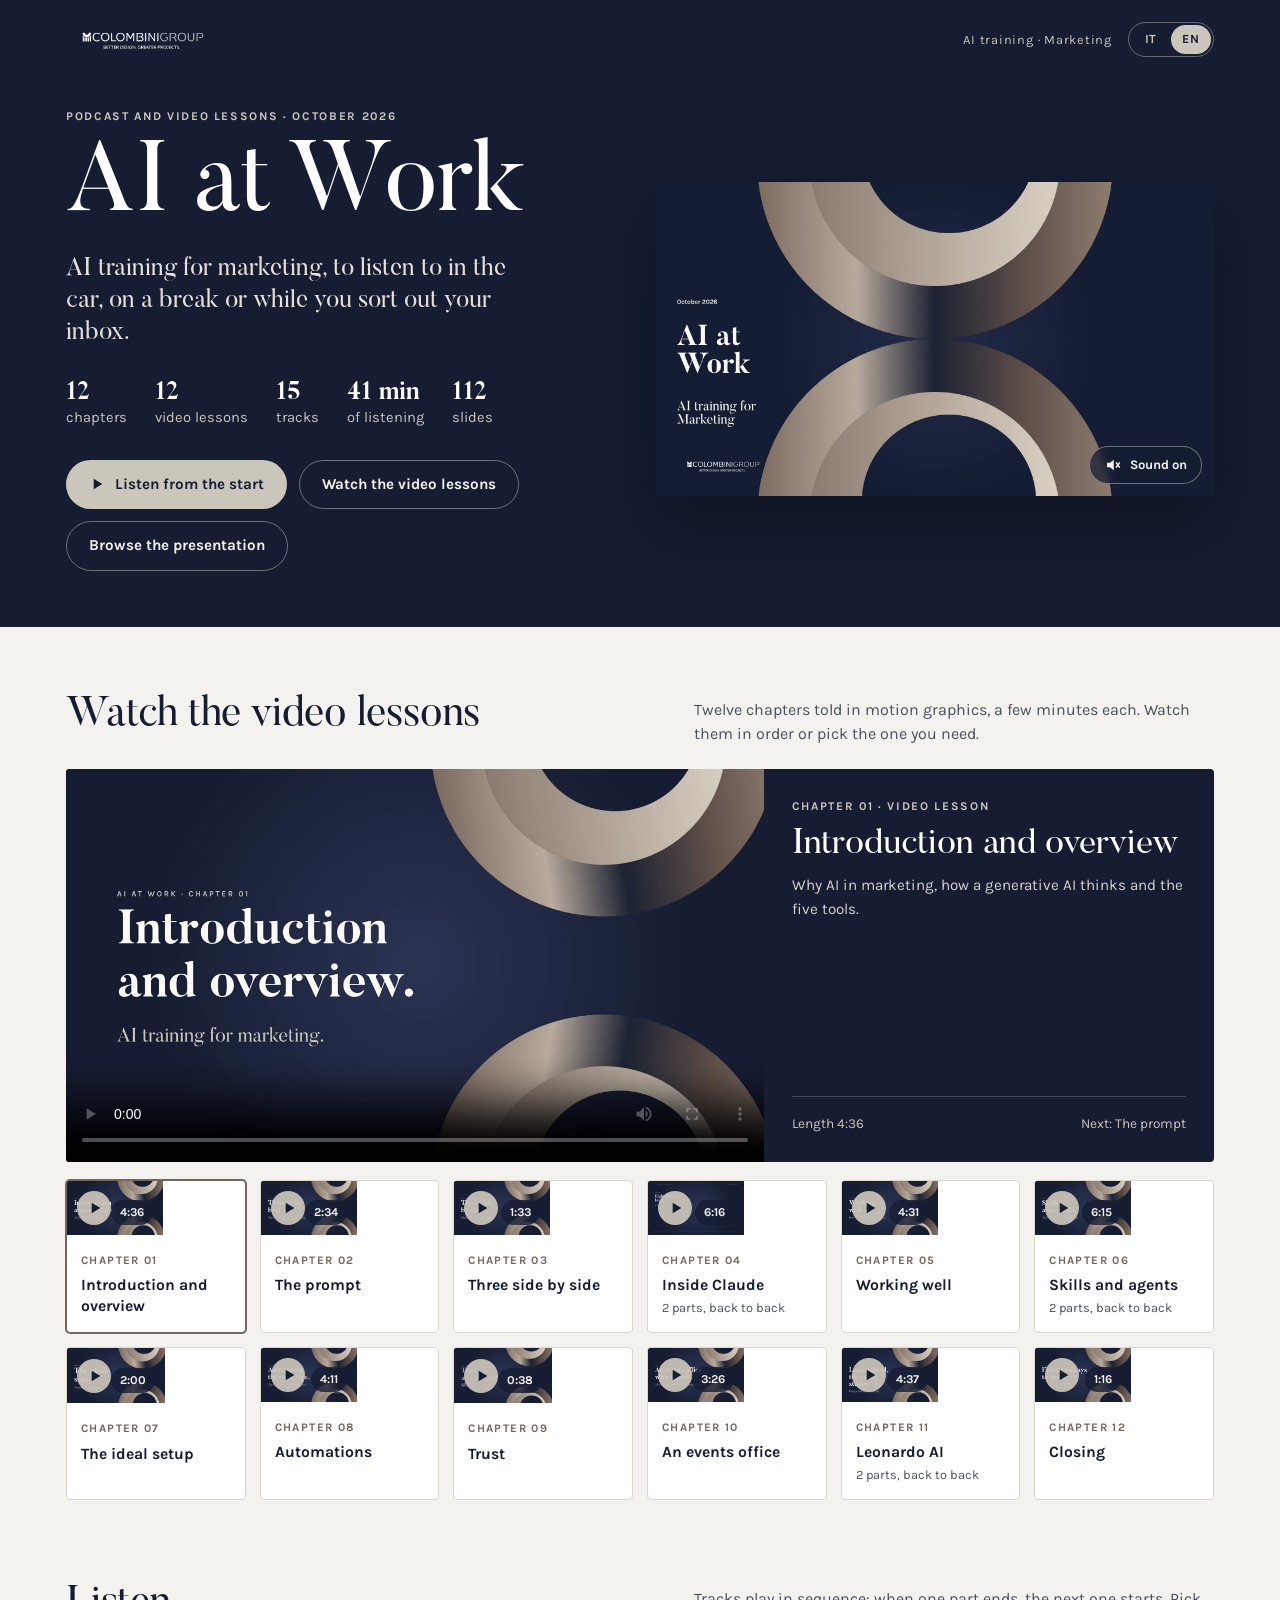
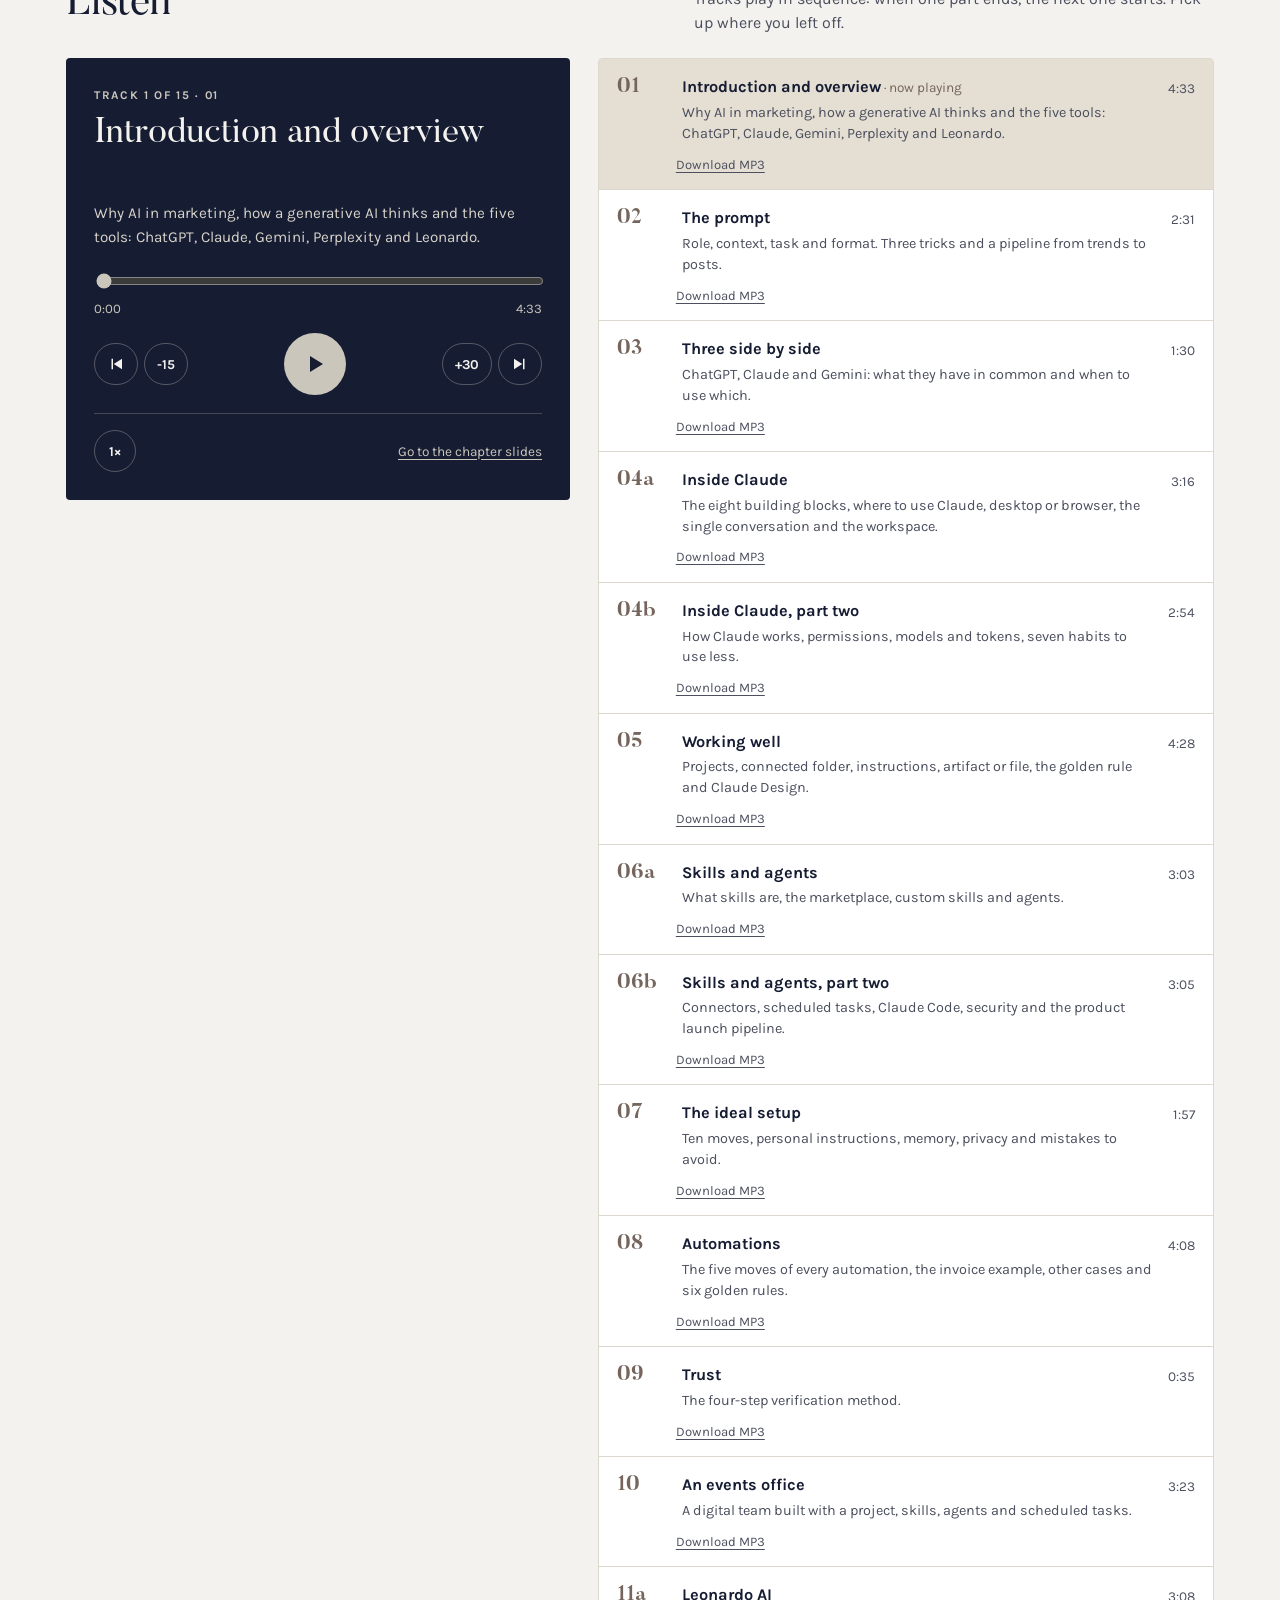
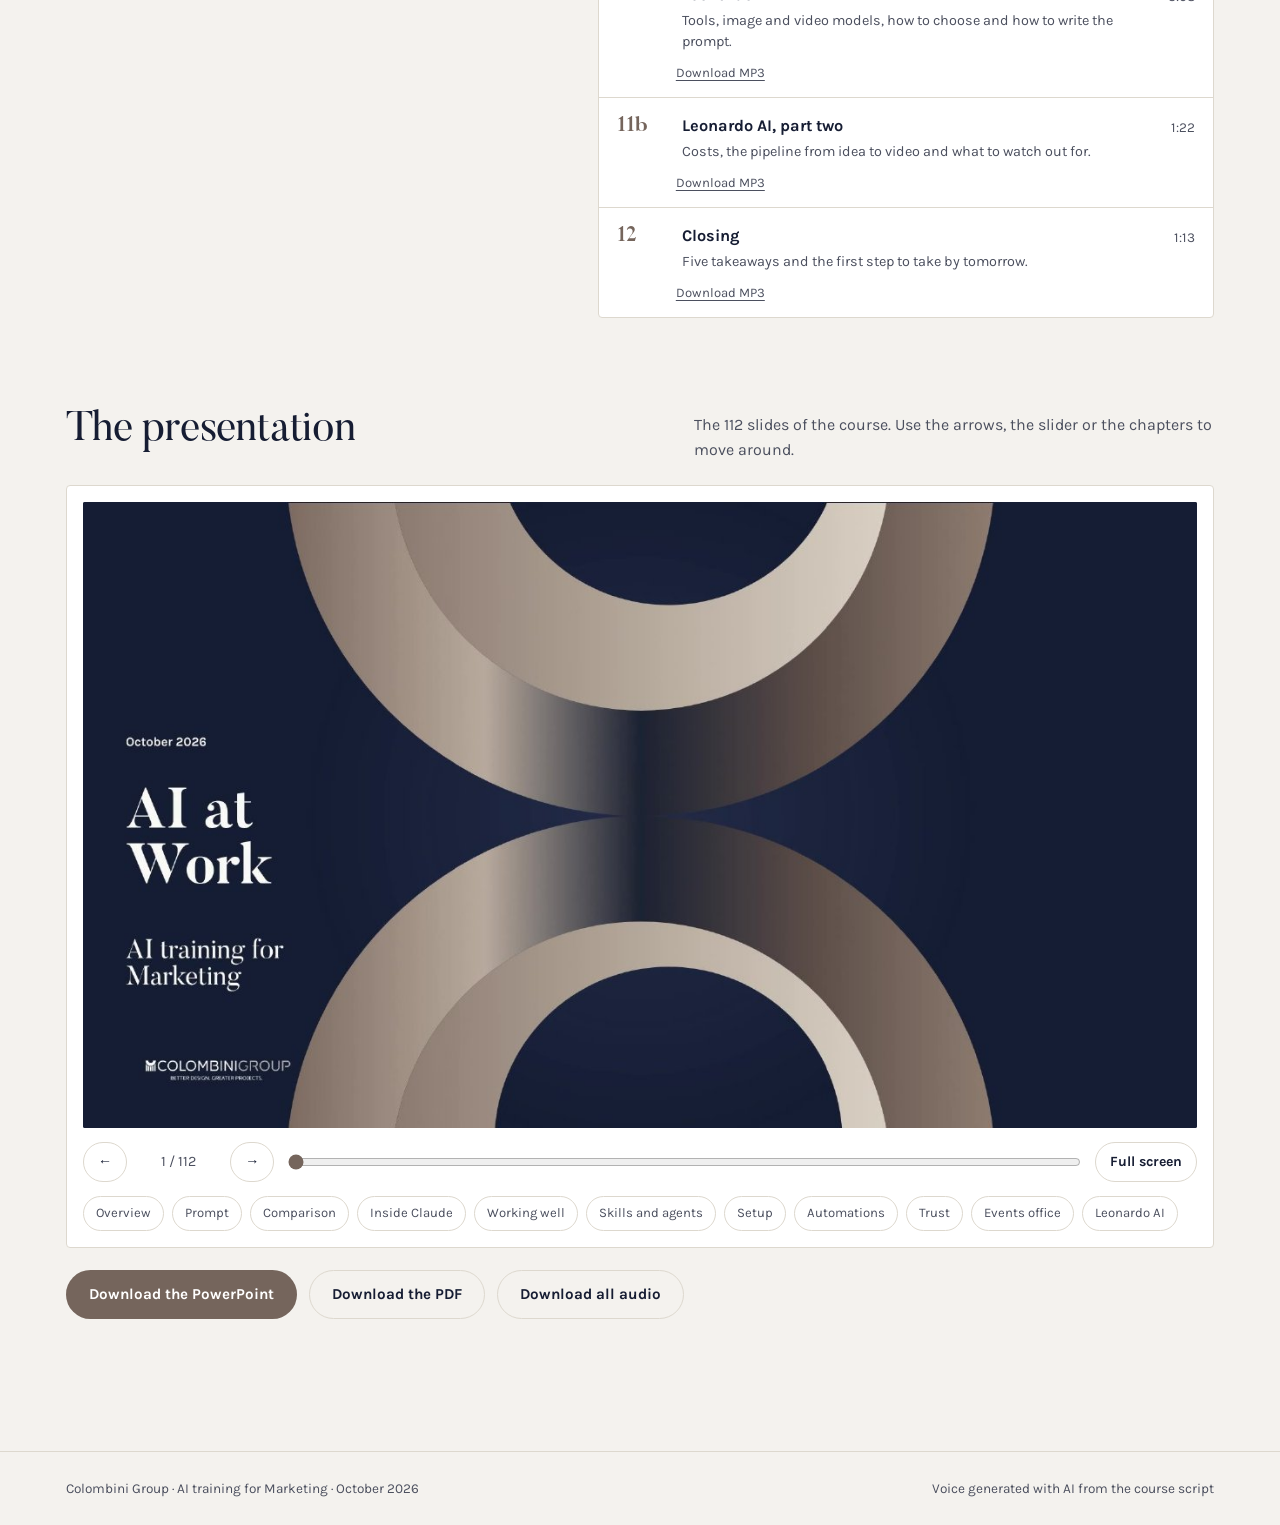
==== commit 60df5339: "EN completa: audio e videolezioni inglesi per tutti i capitoli, zip audio inglese Co-Authored-By: Cl" ====
--- a/en.html
+++ b/en.html
@@ -214,7 +214,7 @@
   <section class="watch" id="videolezioni" aria-labelledby="h-guarda">
     <div class="sec-head">
       <h2 id="h-guarda">Watch the video lessons</h2>
-      <p>Twelve chapters told in motion graphics, a few minutes each. Watch them in order or pick the one you need. Lessons marked “Italian audio” switch to English on 10 November.</p>
+      <p>Twelve chapters told in motion graphics, a few minutes each. Watch them in order or pick the one you need.</p>
     </div>
     <div class="vstage">
       <div class="vscreen"><video id="lezVid" controls playsinline preload="metadata" aria-label="Video lesson"></video></div>
@@ -230,7 +230,7 @@
   <section aria-labelledby="h-ascolta">
     <div class="sec-head">
       <h2 id="h-ascolta">Listen</h2>
-      <p>Tracks play in sequence: when one part ends, the next one starts. Pick up where you left off. Tracks marked “Italian audio” switch to English on 10 November.</p>
+      <p>Tracks play in sequence: when one part ends, the next one starts. Pick up where you left off.</p>
     </div>
     <div class="listen">
       <div class="player" aria-label="Player">
@@ -284,11 +284,10 @@
       </div>
       <div class="chapters" id="chips"></div>
     </div>
-    <p class="note">The audio download is still the Italian version: the English one arrives on 10 November.</p>
     <div class="dl" id="dlRow">
       <button class="btn btn-solid" type="button" data-dl="pptx">Download the PowerPoint</button>
       <button class="btn btn-line" type="button" data-dl="pdf" id="dlPdf">Download the PDF</button>
-      <button class="btn btn-line" type="button" data-dl="all" id="dlAudio" hidden>Download all audio (IT)</button>
+      <button class="btn btn-line" type="button" data-dl="all" id="dlAudio" hidden>Download all audio</button>
     </div>
     <p class="note" id="pptNote" hidden>The original PowerPoint can be downloaded from the version shared on OneDrive. Here you'll find the PDF with the same 112 slides.</p>
     <p class="msg" id="dlMsg" role="status"></p>
@@ -307,23 +306,23 @@
 (function(){
 const MODE = "site"; // artifact | site | single
 const TRACKS = [
- {n:"01",t:"Introduction and overview",d:"Why AI in marketing, how a generative AI thinks and the five tools: ChatGPT, Claude, Gemini, Perplexity and Leonardo. English audio online on 10 November.",s:1,a:"audio/01.mp3",it:true},
+ {n:"01",t:"Introduction and overview",d:"Why AI in marketing, how a generative AI thinks and the five tools: ChatGPT, Claude, Gemini, Perplexity and Leonardo.",s:1,a:"audio_en/01.mp3",it:false},
  {n:"02",t:"The prompt",d:"Role, context, task and format. Three tricks and a pipeline from trends to posts.",s:16,a:"audio_en/02.mp3",it:false},
  {n:"03",t:"Three side by side",d:"ChatGPT, Claude and Gemini: what they have in common and when to use which.",s:21,a:"audio_en/03.mp3",it:false},
  {n:"04a",t:"Inside Claude",d:"The eight building blocks, where to use Claude, desktop or browser, the single conversation and the workspace.",s:26,a:"audio_en/04a.mp3",it:false},
- {n:"04b",t:"Inside Claude, part two",d:"How Claude works, permissions, models and tokens, seven habits to use less. English audio online on 10 November.",s:34,a:"audio/04b.mp3",it:true},
- {n:"05",t:"Working well",d:"Projects, connected folder, instructions, artifact or file, the golden rule and Claude Design. English audio online on 10 November.",s:42,a:"audio/05.mp3",it:true},
- {n:"06a",t:"Skills and agents",d:"What skills are, the marketplace, custom skills and agents. English audio online on 10 November.",s:53,a:"audio/06a.mp3",it:true},
- {n:"06b",t:"Skills and agents, part two",d:"Connectors, scheduled tasks, Claude Code, security and the product launch pipeline. English audio online on 10 November.",s:62,a:"audio/06b.mp3",it:true},
+ {n:"04b",t:"Inside Claude, part two",d:"How Claude works, permissions, models and tokens, seven habits to use less.",s:34,a:"audio_en/04b.mp3",it:false},
+ {n:"05",t:"Working well",d:"Projects, connected folder, instructions, artifact or file, the golden rule and Claude Design.",s:42,a:"audio_en/05.mp3",it:false},
+ {n:"06a",t:"Skills and agents",d:"What skills are, the marketplace, custom skills and agents.",s:53,a:"audio_en/06a.mp3",it:false},
+ {n:"06b",t:"Skills and agents, part two",d:"Connectors, scheduled tasks, Claude Code, security and the product launch pipeline.",s:62,a:"audio_en/06b.mp3",it:false},
  {n:"07",t:"The ideal setup",d:"Ten moves, personal instructions, memory, privacy and mistakes to avoid.",s:70,a:"audio_en/07.mp3",it:false},
- {n:"08",t:"Automations",d:"The five moves of every automation, the invoice example, other cases and six golden rules. English audio online on 10 November.",s:75,a:"audio/08.mp3",it:true},
+ {n:"08",t:"Automations",d:"The five moves of every automation, the invoice example, other cases and six golden rules.",s:75,a:"audio_en/08.mp3",it:false},
  {n:"09",t:"Trust",d:"The four-step verification method.",s:86,a:"audio_en/09.mp3",it:false},
- {n:"10",t:"An events office",d:"A digital team built with a project, skills, agents and scheduled tasks. English audio online on 10 November.",s:90,a:"audio/10.mp3",it:true},
- {n:"11a",t:"Leonardo AI",d:"Tools, image and video models, how to choose and how to write the prompt. English audio online on 10 November.",s:101,a:"audio/11a.mp3",it:true},
+ {n:"10",t:"An events office",d:"A digital team built with a project, skills, agents and scheduled tasks.",s:90,a:"audio_en/10.mp3",it:false},
+ {n:"11a",t:"Leonardo AI",d:"Tools, image and video models, how to choose and how to write the prompt.",s:101,a:"audio_en/11a.mp3",it:false},
  {n:"11b",t:"Leonardo AI, part two",d:"Costs, the pipeline from idea to video and what to watch out for.",s:109,a:"audio_en/11b.mp3",it:false},
  {n:"12",t:"Closing",d:"Five takeaways and the first step to take by tomorrow.",s:88,a:"audio_en/12.mp3",it:false}
 ];
-const DUR = [302, 151, 90, 196, 194, 296, 213, 214, 117, 290, 35, 234, 216, 82, 73];
+const DUR = [273, 151, 90, 196, 174, 268, 183, 185, 117, 248, 35, 203, 188, 82, 73];
 const SLIDES = 112;
 const CHAPTERS = [["Overview", 6], ["Prompt", 16], ["Comparison", 21], ["Inside Claude", 26], ["Working well", 42], ["Skills and agents", 53], ["Setup", 70], ["Automations", 75], ["Trust", 86], ["Events office", 90], ["Leonardo AI", 101]];
 const FILES = {pptx:["files/AI-at-Work_presentation.pptx","AI at Work - presentation.pptx"], pdf:["files/AI-at-Work_presentation.pdf","AI at Work - presentation.pdf"]};
@@ -466,7 +465,7 @@
 }
 document.querySelectorAll("[data-dl]").forEach(b=>{
   const k=b.dataset.dl;
-  if(k==="all"){ if(MODE==="site"){ b.hidden=false; b.addEventListener("click",()=>saveFile("files/L-AI-al-lavoro_audio.zip","L'AI al lavoro - audio IT.zip")); } return; }
+  if(k==="all"){ if(MODE==="site"){ b.hidden=false; b.addEventListener("click",()=>saveFile("files/AI-at-Work_audio.zip","AI at Work - audio.zip")); } return; }
   if(!has(FILES[k][0])){ b.hidden=true; return; }
   b.addEventListener("click",()=>saveFile(FILES[k][0],FILES[k][1]));
 });
@@ -475,7 +474,7 @@
 <script>
 (function(){
 /* videolezioni: per aggiungere un capitolo metti video/NN.mp4 e video/NN.jpg e indica p:[["NN",durata in secondi]] */
-const LEZ=[{"n": "01", "t": "Introduction and overview", "d": "Why AI in marketing, how a generative AI thinks and the five tools. English audio online on 10 November.", "p": [["it:01", 305]], "it": true}, {"n": "02", "t": "The prompt", "d": "Role, context, task and format. Three tricks and a pipeline from trends to posts.", "p": [["02", 154]]}, {"n": "03", "t": "Three side by side", "d": "ChatGPT, Claude and Gemini: what they have in common and when to use which.", "p": [["03", 93]]}, {"n": "04", "t": "Inside Claude", "d": "The eight building blocks, where to use Claude, the workspace, how it works, permissions, models and tokens. One part still in Italian: English audio online on 10 November.", "p": [["04a", 199], ["it:04b", 197]], "it": true}, {"n": "05", "t": "Working well", "d": "Projects, connected folder, instructions, artifact or file, the golden rule and Claude Design. English audio online on 10 November.", "p": [["it:05", 299]], "it": true}, {"n": "06", "t": "Skills and agents", "d": "What skills are, the marketplace and agents. Then connectors, scheduled tasks, Claude Code and security. English audio online on 10 November.", "p": [["it:06a", 216], ["it:06b", 217]], "it": true}, {"n": "07", "t": "The ideal setup", "d": "Ten moves to start well: personal instructions, memory, privacy and mistakes to avoid.", "p": [["07", 120]]}, {"n": "08", "t": "Automations", "d": "The five moves of every automation, the invoice example, other cases and six golden rules. English audio online on 10 November.", "p": [["it:08", 293]], "it": true}, {"n": "09", "t": "Trust", "d": "The four-step verification method.", "p": [["09", 38]]}, {"n": "10", "t": "An events office", "d": "A digital team built with a project, skills, agents and scheduled tasks. English audio online on 10 November.", "p": [["it:10", 237]], "it": true}, {"n": "11", "t": "Leonardo AI", "d": "Tools, image and video models, how to write the prompt. Then costs, the pipeline from idea to video and what to watch out for. One part still in Italian: English audio online on 10 November.", "p": [["it:11a", 219], ["11b", 85]], "it": true}, {"n": "12", "t": "Closing", "d": "Five takeaways and the first step to take by tomorrow.", "p": [["12", 76]]}];
+const LEZ=[{"n": "01", "t": "Introduction and overview", "d": "Why AI in marketing, how a generative AI thinks and the five tools.", "p": [["01", 276]]}, {"n": "02", "t": "The prompt", "d": "Role, context, task and format. Three tricks and a pipeline from trends to posts.", "p": [["02", 154]]}, {"n": "03", "t": "Three side by side", "d": "ChatGPT, Claude and Gemini: what they have in common and when to use which.", "p": [["03", 93]]}, {"n": "04", "t": "Inside Claude", "d": "The eight building blocks, where to use Claude, the workspace, how it works, permissions, models and tokens.", "p": [["04a", 199], ["04b", 177]]}, {"n": "05", "t": "Working well", "d": "Projects, connected folder, instructions, artifact or file, the golden rule and Claude Design.", "p": [["05", 271]]}, {"n": "06", "t": "Skills and agents", "d": "What skills are, the marketplace and agents. Then connectors, scheduled tasks, Claude Code and security.", "p": [["06a", 186], ["06b", 189]]}, {"n": "07", "t": "The ideal setup", "d": "Ten moves to start well: personal instructions, memory, privacy and mistakes to avoid.", "p": [["07", 120]]}, {"n": "08", "t": "Automations", "d": "The five moves of every automation, the invoice example, other cases and six golden rules.", "p": [["08", 251]]}, {"n": "09", "t": "Trust", "d": "The four-step verification method.", "p": [["09", 38]]}, {"n": "10", "t": "An events office", "d": "A digital team built with a project, skills, agents and scheduled tasks.", "p": [["10", 206]]}, {"n": "11", "t": "Leonardo AI", "d": "Tools, image and video models, how to write the prompt. Then costs, the pipeline from idea to video and what to watch out for.", "p": [["11a", 192], ["11b", 85]]}, {"n": "12", "t": "Closing", "d": "Five takeaways and the first step to take by tomorrow.", "p": [["12", 76]]}];
 const $=id=>document.getElementById(id);
 const fmt=s=>Math.floor(s/60)+":"+String(Math.floor(s%60)).padStart(2,"0");
 const tot=l=>l.p.reduce((a,x)=>a+x[1],0);
